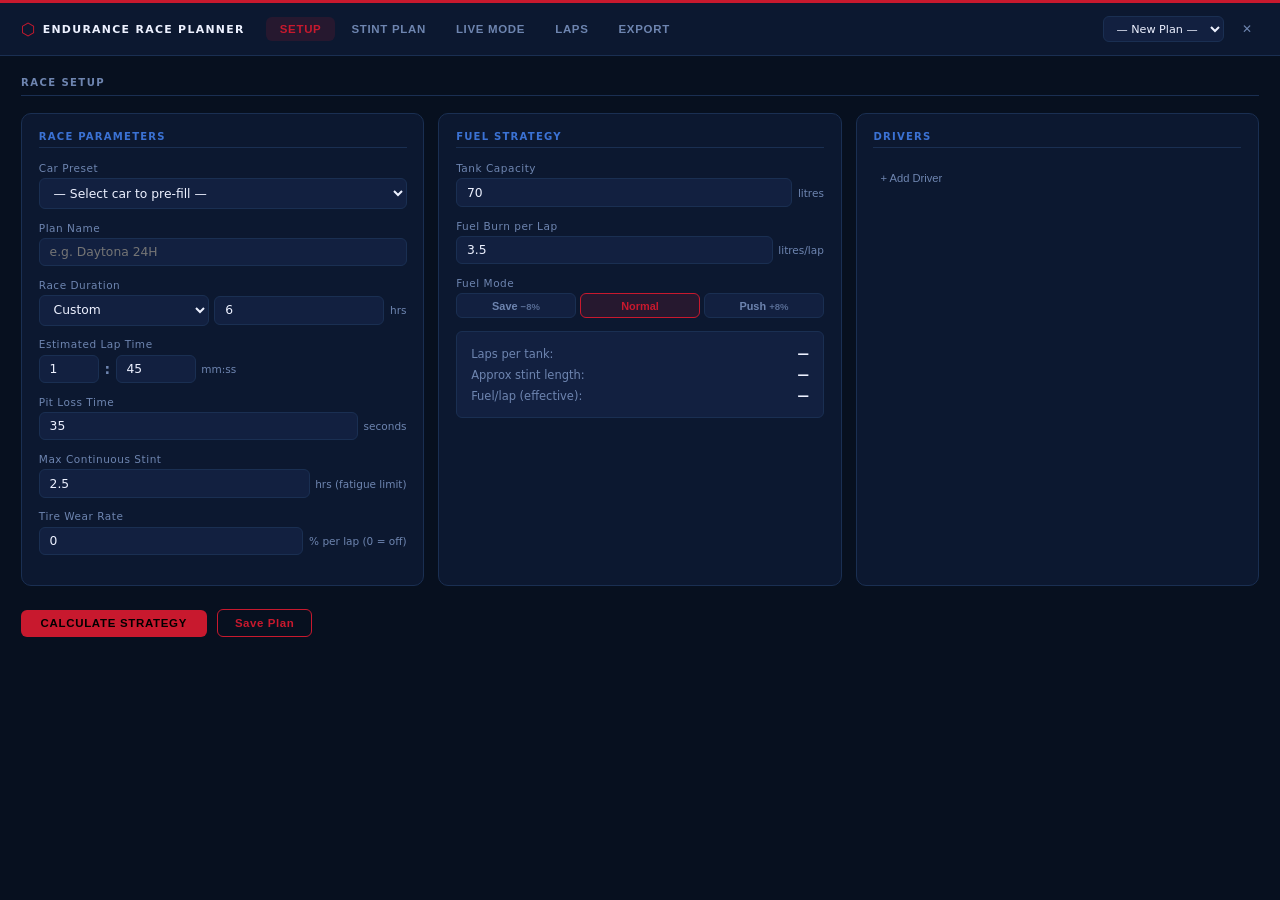
==== templates/index.html @ d8fb1c1e "Add fuel delta, pit alerts, car presets, min driver time, and pit wall mode 1. Fuel remaining estima" ====
<!DOCTYPE html>
<html lang="en">
<head>
  <meta charset="UTF-8" />
  <meta name="viewport" content="width=device-width, initial-scale=1.0" />
  <title>Endurance Race Planner</title>
  <link rel="icon" type="image/x-icon" href="/static/favicon.ico" />
  <link rel="stylesheet" href="/static/style.css" />
</head>
<body>
  <header>
    <div class="header-inner">
      <div class="logo">
        <span class="logo-icon">⬡</span>
        <span class="logo-text">ENDURANCE RACE PLANNER</span>
      </div>
      <nav class="tab-nav" id="mainNav">
        <button class="tab-btn active" data-tab="setup">Setup</button>
        <button class="tab-btn" data-tab="stint">Stint Plan</button>
        <button class="tab-btn" data-tab="live">Live Mode</button>
        <button class="tab-btn" data-tab="laps">Laps</button>
        <button class="tab-btn" data-tab="export">Export</button>
      </nav>
      <div class="plan-selector">
        <select id="planSelect">
          <option value="">— New Plan —</option>
        </select>
        <span class="plan-id-display"></span>
        <button class="btn-ghost" id="deletePlanBtn" title="Delete plan">✕</button>
      </div>
    </div>
  </header>

  <main>

    <!-- ======= SETUP TAB ======= -->
    <section id="tab-setup" class="tab-section active">
      <h2 class="section-title">Race Setup</h2>
      <form id="setupForm" class="card-grid">

        <div class="card">
          <h3>Race Parameters</h3>
          <div class="form-group">
            <label>Car Preset</label>
            <select id="carPreset">
              <option value="">— Select car to pre-fill —</option>
              <optgroup label="GTP">
                <option value="gtp_porsche">Porsche 963</option>
                <option value="gtp_bmw">BMW M Hybrid V8</option>
                <option value="gtp_cadillac">Cadillac V-Series R</option>
                <option value="gtp_acura">Acura ARX-06</option>
              </optgroup>
              <optgroup label="Prototype">
                <option value="lmp2">LMP2 — Dallara P217</option>
                <option value="lmp3">LMP3 — Ligier JS P320</option>
              </optgroup>
              <optgroup label="GT">
                <option value="gte_ferrari">GTE — Ferrari 488</option>
                <option value="gte_porsche">GTE — Porsche 911 RSR</option>
                <option value="gt3_bmw">GT3 — BMW M4</option>
                <option value="gt3_ferrari">GT3 — Ferrari 296</option>
                <option value="gt3_porsche">GT3 — Porsche 911 GT3 R</option>
                <option value="gt3_lambo">GT3 — Lamborghini Huracán</option>
                <option value="gt3_mclaren">GT3 — McLaren 720S</option>
                <option value="gt3_mercedes">GT3 — Mercedes-AMG</option>
                <option value="gt4">GT4 — Generic</option>
              </optgroup>
              <optgroup label="Other">
                <option value="mx5">Mazda MX-5 Cup</option>
                <option value="ir18">Dallara IR18 (IndyCar)</option>
              </optgroup>
            </select>
          </div>
          <div class="form-group">
            <label>Plan Name</label>
            <input type="text" id="planName" placeholder="e.g. Daytona 24H" />
          </div>
          <div class="form-group">
            <label>Race Duration</label>
            <div class="input-row">
              <select id="raceDurationPreset">
                <option value="">Custom</option>
                <option value="2.4">2.4 Hours</option>
                <option value="6">6 Hours</option>
                <option value="12">12 Hours</option>
                <option value="24">24 Hours</option>
              </select>
              <input type="number" id="raceDuration" step="0.1" min="0.5" max="25" value="6" />
              <span class="unit">hrs</span>
            </div>
          </div>
          <div class="form-group">
            <label>Estimated Lap Time</label>
            <div class="input-row">
              <input type="number" id="lapTimeMin" min="0" max="59" value="1" class="w60" placeholder="mm" />
              <span class="sep">:</span>
              <input type="number" id="lapTimeSec" min="0" max="59" value="45" step="0.1" class="w80" placeholder="ss.t" />
              <span class="unit">mm:ss</span>
            </div>
          </div>
          <div class="form-group">
            <label>Pit Loss Time</label>
            <div class="input-row">
              <input type="number" id="pitLoss" value="35" min="0" max="300" />
              <span class="unit">seconds</span>
            </div>
          </div>
          <div class="form-group">
            <label>Max Continuous Stint</label>
            <div class="input-row">
              <input type="number" id="maxContinuousHrs" step="0.25" min="0.5" max="6" value="2.5" />
              <span class="unit">hrs (fatigue limit)</span>
            </div>
          </div>
          <div class="form-group">
            <label>Tire Wear Rate</label>
            <div class="input-row">
              <input type="number" id="tireWearRate" step="0.1" min="0" max="20" value="0" />
              <span class="unit">% per lap (0 = off)</span>
            </div>
          </div>
        </div>

        <div class="card">
          <h3>Fuel Strategy</h3>
          <div class="form-group">
            <label>Tank Capacity</label>
            <div class="input-row">
              <input type="number" id="fuelCapacity" step="0.1" min="1" max="200" value="70" />
              <span class="unit">litres</span>
            </div>
          </div>
          <div class="form-group">
            <label>Fuel Burn per Lap</label>
            <div class="input-row">
              <input type="number" id="fuelPerLap" step="0.01" min="0.1" max="50" value="3.5" />
              <span class="unit">litres/lap</span>
            </div>
          </div>
          <div class="form-group">
            <label>Fuel Mode</label>
            <div class="input-row mode-btns">
              <button type="button" class="mode-btn" data-mode="save">Save <span class="mode-tag">−8%</span></button>
              <button type="button" class="mode-btn active" data-mode="normal">Normal</button>
              <button type="button" class="mode-btn" data-mode="push">Push <span class="mode-tag">+8%</span></button>
            </div>
          </div>
          <div class="fuel-preview card-inset" id="fuelPreview">
            <div class="preview-row"><span>Laps per tank:</span><strong id="previewLaps">—</strong></div>
            <div class="preview-row"><span>Approx stint length:</span><strong id="previewStintTime">—</strong></div>
            <div class="preview-row"><span>Fuel/lap (effective):</span><strong id="previewFpl">—</strong></div>
          </div>
        </div>

        <div class="card">
          <h3>Drivers</h3>
          <div id="driverList"></div>
          <button type="button" class="btn-ghost add-driver-btn" id="addDriverBtn">+ Add Driver</button>
        </div>

      </form>

      <div class="action-bar">
        <button class="btn-primary" id="calculateBtn">Calculate Strategy</button>
        <button class="btn-secondary" id="saveSetupBtn">Save Plan</button>
      </div>

      <div id="setupMessages" class="message-area"></div>
    </section>

    <!-- ======= STINT PLAN TAB ======= -->
    <section id="tab-stint" class="tab-section">
      <div class="stint-header">
        <h2 class="section-title">Stint Plan</h2>
        <div id="strategyMeta" class="meta-badges"></div>
      </div>

      <div id="minTimeWarnings" class="min-time-warnings" style="display:none"></div>

      <div id="stintTableWrap">
        <p class="empty-state">Configure your race in Setup, then click "Calculate Strategy".</p>
      </div>

      <div class="timeline-wrap" id="timelineWrap" style="display:none">
        <h3>Driver Rotation Timeline</h3>
        <div id="timeline"></div>
      </div>
    </section>

    <!-- ======= LIVE MODE TAB ======= -->
    <section id="tab-live" class="tab-section">
      <div class="live-mode-header">
        <h2 class="section-title">Live Race Mode</h2>
        <div class="telemetry-hint plan-id-display"></div>
        <button class="btn-ghost pit-wall-btn" id="pitWallBtn" title="Toggle pit wall view">⛶ Pit Wall Mode</button>
      </div>

      <div class="live-grid">
        <div class="card live-status-card" id="liveStatusCard">
          <h3>Current Status</h3>
          <div class="live-lap-input">
            <label>Current Lap</label>
            <div class="input-row">
              <input type="number" id="currentLap" value="1" min="1" />
              <button class="btn-primary" id="updateLapBtn">Update</button>
            </div>
          </div>
          <div id="liveStatus" class="live-status-display">
            <p class="empty-state">Load a plan and enter current lap to get live updates.</p>
          </div>
        </div>

        <div class="card">
          <h3>Stint Progress</h3>
          <div id="liveStintList" class="live-stint-list">
            <p class="empty-state">No stints loaded.</p>
          </div>
        </div>

        <div class="card">
          <h3>Log Event</h3>
          <div class="form-group">
            <label>Lap</label>
            <input type="number" id="eventLap" min="1" />
          </div>
          <div class="form-group">
            <label>Type</label>
            <select id="eventType">
              <option value="pit">Pit Stop</option>
              <option value="fcl">Full Course Lap / Yellow</option>
              <option value="note">Note</option>
            </select>
          </div>
          <div class="form-group">
            <label>Note</label>
            <input type="text" id="eventNote" placeholder="Optional note…" />
          </div>
          <button class="btn-secondary" id="logEventBtn">Log Event</button>
          <div id="eventLog" class="event-log"></div>
        </div>
      </div>
    </section>

    <!-- ======= LAPS TAB ======= -->
    <section id="tab-laps" class="tab-section">
      <h2 class="section-title">Lap Times</h2>

      <div id="lapStatsBar" class="lap-stats-bar"></div>

      <div class="laps-grid">

        <div class="card laps-input-card">
          <h3>Log Lap</h3>
          <div class="form-group">
            <label>Driver</label>
            <select id="lapDriver">
              <option value="">— Select driver —</option>
            </select>
          </div>
          <div class="form-group">
            <label>Lap Number</label>
            <input type="number" id="lapNum" min="1" value="1" />
          </div>
          <div class="form-group">
            <label>Lap Time</label>
            <div class="input-row">
              <input type="number" id="lapMin" min="0" max="59" value="1" class="w60" placeholder="mm" />
              <span class="sep">:</span>
              <input type="number" id="lapSec" min="0" max="59.999" step="0.001" class="w80" placeholder="ss.ttt" />
              <span class="unit">mm:ss</span>
            </div>
          </div>
          <div class="form-group">
            <label>Note <span class="unit">(optional)</span></label>
            <input type="text" id="lapNote" placeholder="traffic, yellow, clean…" />
          </div>
          <button class="btn-primary" id="logLapBtn">Log Lap</button>
          <p class="form-hint">↵ Enter on time field also logs.</p>
        </div>

        <div id="lapTableWrap" class="lap-table-area">
          <p class="empty-state" style="padding:1rem">Load a plan and start logging laps.</p>
        </div>

      </div>
    </section>

    <!-- ======= EXPORT TAB ======= -->
    <section id="tab-export" class="tab-section">
      <h2 class="section-title">Export Strategy</h2>
      <div id="exportContent" class="export-area">
        <p class="empty-state">Load a plan to generate an export.</p>
      </div>
      <div class="action-bar" id="exportActions" style="display:none">
        <button class="btn-primary" onclick="window.print()">Print / Save as PDF</button>
      </div>
    </section>

  </main>

  <!-- Pit Wall Overlay -->
  <div id="pitWallOverlay" class="pit-wall-overlay" style="display:none">
    <button class="pit-wall-close" id="pitWallClose">✕ Exit Pit Wall</button>
    <div class="pit-wall-content">
      <div class="pw-stint-num" id="pwStintNum">—</div>
      <div class="pw-driver"    id="pwDriver">—</div>
      <div class="pw-divider"></div>
      <div class="pw-laps-label">LAPS TO PIT</div>
      <div class="pw-laps"      id="pwLapsToPit">—</div>
      <div class="pw-divider"></div>
      <div class="pw-row">
        <div class="pw-block">
          <div class="pw-block-label">FUEL</div>
          <div class="pw-block-val" id="pwFuel">—</div>
        </div>
        <div class="pw-block">
          <div class="pw-block-label">FUEL LAPS</div>
          <div class="pw-block-val" id="pwFuelLaps">—</div>
        </div>
        <div class="pw-block">
          <div class="pw-block-label">NEXT DRIVER</div>
          <div class="pw-block-val" id="pwNextDriver">—</div>
        </div>
      </div>
      <div class="pw-lap-input">
        <label>Current Lap</label>
        <input type="number" id="pwCurrentLap" min="1" value="1" />
        <button class="btn-primary" id="pwUpdateBtn">Update</button>
      </div>
    </div>
  </div>

  <!-- Driver row template (hidden) -->
  <template id="driverRowTemplate">
    <div class="driver-row">
      <input type="color" class="driver-color" value="#4fc3f7" />
      <input type="text" class="driver-name" placeholder="Driver name" />
      <input type="number" class="driver-maxhrs" step="0.5" min="0.5" max="12" value="2.5" title="Max continuous hours per stint" />
      <span class="unit">max</span>
      <input type="number" class="driver-minhrs" step="0.25" min="0" max="12" value="0" title="Minimum total race hours (series requirement, 0 = no minimum)" />
      <span class="unit">min hrs</span>
      <button type="button" class="btn-ghost remove-driver">✕</button>
    </div>
  </template>

  <script src="/static/app.js"></script>
</body>
</html>
---- static/style.css ----
/* ===== RESET & BASE ===== */
*, *::before, *::after { box-sizing: border-box; margin: 0; padding: 0; }

:root {
  --bg:          #07101f;
  --bg2:         #0c1830;
  --bg3:         #122040;
  --border:      #1a2f52;
  --border-hl:   #243f6e;
  --accent:      #c8192e;   /* red — primary actions */
  --accent2:     #a01020;
  --accent-dim:  rgba(200,25,46,0.14);
  --blue:        #3b72d4;   /* blue — decorative highlights */
  --blue-dim:    rgba(59,114,212,0.14);
  --green:       #3ecf8e;
  --yellow:      #f5c542;
  --red:         #c8192e;
  --text:        #edf1ff;
  --text-dim:    #6e85b0;
  --text-muted:  #243452;
  --radius:      6px;
  --radius-lg:   10px;
  --font:        'Segoe UI', system-ui, sans-serif;
  --font-mono:   'Consolas', 'Courier New', monospace;
}

html, body {
  background: var(--bg);
  color: var(--text);
  font-family: var(--font);
  font-size: 14px;
  min-height: 100vh;
}

/* ===== HEADER ===== */
header {
  background: var(--bg2);
  border-top: 3px solid var(--accent);
  border-bottom: 1px solid var(--border);
  position: sticky;
  top: 0;
  z-index: 100;
}

.header-inner {
  display: flex;
  align-items: center;
  gap: 1.5rem;
  padding: 0 1.5rem;
  height: 52px;
  max-width: 1400px;
  margin: 0 auto;
}

.logo {
  display: flex;
  align-items: center;
  gap: 0.5rem;
  white-space: nowrap;
}
.logo-icon { font-size: 1.2rem; color: var(--accent); }
.logo-text  { font-size: 0.78rem; font-weight: 700; letter-spacing: 0.12em; color: var(--text); }

.tab-nav {
  display: flex;
  gap: 2px;
  flex: 1;
}

.tab-btn {
  background: none;
  border: none;
  color: var(--text-dim);
  padding: 0.4rem 1rem;
  cursor: pointer;
  font-size: 0.82rem;
  font-weight: 600;
  letter-spacing: 0.06em;
  border-radius: var(--radius);
  transition: color 0.15s, background 0.15s;
  text-transform: uppercase;
}
.tab-btn:hover  { color: var(--text); background: var(--bg3); }
.tab-btn.active { color: var(--accent); background: var(--accent-dim); }

.plan-selector {
  display: flex;
  align-items: center;
  gap: 0.4rem;
  white-space: nowrap;
}
.plan-selector select {
  background: var(--bg3);
  border: 1px solid var(--border);
  color: var(--text);
  padding: 0.3rem 0.6rem;
  border-radius: var(--radius);
  font-size: 0.8rem;
  max-width: 180px;
}
.plan-id-badge {
  font-size: 0.72rem;
  font-family: var(--font-mono);
  background: var(--blue-dim);
  color: #7ab3f5;
  border: 1px solid var(--blue);
  border-radius: var(--radius);
  padding: 0.15rem 0.5rem;
  white-space: nowrap;
  cursor: default;
}
.live-mode-header {
  display: flex;
  align-items: baseline;
  gap: 1rem;
  margin-bottom: 1.25rem;
}
.live-mode-header .section-title { margin-bottom: 0; }
.telemetry-hint .plan-id-badge {
  font-size: 0.8rem;
  padding: 0.2rem 0.65rem;
}

/* ===== MAIN ===== */
main {
  max-width: 1400px;
  margin: 0 auto;
  padding: 1.5rem;
}

.tab-section { display: none; }
.tab-section.active { display: block; }

.section-title {
  font-size: 0.72rem;
  font-weight: 700;
  letter-spacing: 0.14em;
  text-transform: uppercase;
  color: var(--text-dim);
  margin-bottom: 1.2rem;
  padding-bottom: 0.5rem;
  border-bottom: 1px solid var(--border);
}

/* ===== CARDS ===== */
.card-grid {
  display: grid;
  grid-template-columns: repeat(auto-fit, minmax(300px, 1fr));
  gap: 1rem;
  margin-bottom: 1.2rem;
}

.card {
  background: var(--bg2);
  border: 1px solid var(--border);
  border-radius: var(--radius-lg);
  padding: 1.2rem;
}

.card h3 {
  font-size: 0.72rem;
  letter-spacing: 0.12em;
  text-transform: uppercase;
  color: var(--blue);
  margin-bottom: 1rem;
  padding-bottom: 0.4rem;
  border-bottom: 1px solid var(--border);
}

.card-inset {
  background: var(--bg3);
  border: 1px solid var(--border);
  border-radius: var(--radius);
  padding: 0.8rem 1rem;
  margin-top: 0.8rem;
}

/* ===== FORM ELEMENTS ===== */
.form-group {
  margin-bottom: 0.9rem;
}

.form-group label {
  display: block;
  font-size: 0.75rem;
  color: var(--text-dim);
  margin-bottom: 0.3rem;
  letter-spacing: 0.05em;
}

input[type="text"],
input[type="number"],
select,
textarea {
  background: var(--bg3);
  border: 1px solid var(--border);
  color: var(--text);
  padding: 0.45rem 0.7rem;
  border-radius: var(--radius);
  font-size: 0.88rem;
  font-family: var(--font);
  width: 100%;
  transition: border-color 0.15s;
}
input:focus, select:focus, textarea:focus {
  outline: none;
  border-color: var(--accent);
}
input[type="color"] {
  width: 36px;
  height: 32px;
  padding: 2px;
  border: 1px solid var(--border);
  border-radius: var(--radius);
  background: var(--bg3);
  cursor: pointer;
  flex-shrink: 0;
}

.input-row {
  display: flex;
  align-items: center;
  gap: 0.4rem;
}
.input-row input, .input-row select { flex: 1; }
.input-row .w60 { flex: 0 0 60px; width: 60px; }
.input-row .w80 { flex: 0 0 80px; width: 80px; }
.sep   { color: var(--text-dim); font-weight: bold; }
.unit  { font-size: 0.75rem; color: var(--text-dim); white-space: nowrap; }

/* ===== BUTTONS ===== */
.btn-primary {
  background: var(--accent);
  color: #000;
  border: none;
  padding: 0.55rem 1.4rem;
  border-radius: var(--radius);
  font-size: 0.82rem;
  font-weight: 700;
  letter-spacing: 0.06em;
  cursor: pointer;
  text-transform: uppercase;
  transition: background 0.15s;
}
.btn-primary:hover { background: var(--accent2); }

.btn-secondary {
  background: transparent;
  color: var(--accent);
  border: 1px solid var(--accent);
  padding: 0.5rem 1.2rem;
  border-radius: var(--radius);
  font-size: 0.82rem;
  font-weight: 600;
  cursor: pointer;
  letter-spacing: 0.05em;
  transition: background 0.15s;
}
.btn-secondary:hover { background: var(--accent-dim); }

.btn-ghost {
  background: none;
  border: none;
  color: var(--text-dim);
  cursor: pointer;
  padding: 0.3rem 0.5rem;
  border-radius: var(--radius);
  font-size: 0.85rem;
  transition: color 0.15s, background 0.15s;
}
.btn-ghost:hover { color: var(--text); background: var(--bg3); }

.action-bar {
  display: flex;
  gap: 0.75rem;
  align-items: center;
  padding-top: 0.5rem;
}

/* ===== FUEL MODE BUTTONS ===== */
.mode-btns { gap: 0.3rem; }
.mode-btn {
  flex: 1;
  background: var(--bg3);
  border: 1px solid var(--border);
  color: var(--text-dim);
  padding: 0.4rem 0.5rem;
  border-radius: var(--radius);
  cursor: pointer;
  font-size: 0.78rem;
  font-weight: 600;
  transition: all 0.15s;
}
.mode-btn.active          { border-color: var(--accent); color: var(--accent); background: var(--accent-dim); }
.mode-btn[data-mode="save"].active   { border-color: var(--green); color: var(--green); background: rgba(67,209,158,0.12); }
.mode-btn[data-mode="push"].active   { border-color: var(--red);   color: var(--red);   background: rgba(232,74,95,0.12); }
.mode-tag { font-size: 0.68rem; opacity: 0.75; }

/* ===== FUEL PREVIEW ===== */
.fuel-preview { }
.preview-row {
  display: flex;
  justify-content: space-between;
  align-items: center;
  padding: 0.25rem 0;
  font-size: 0.82rem;
  color: var(--text-dim);
}
.preview-row strong { color: var(--text); font-variant-numeric: tabular-nums; }

/* ===== DRIVERS ===== */
.driver-row {
  display: flex;
  align-items: center;
  gap: 0.5rem;
  margin-bottom: 0.6rem;
}
.driver-row .driver-name    { flex: 1; }
.driver-row .driver-maxhrs  { width: 60px; flex: 0 0 60px; }
.add-driver-btn { margin-top: 0.4rem; font-size: 0.8rem; }

/* ===== MESSAGES ===== */
.message-area { min-height: 1.5rem; margin-top: 0.8rem; }
.msg-success { color: var(--green);  font-size: 0.82rem; }
.msg-error   { color: var(--red);    font-size: 0.82rem; }
.empty-state { color: var(--text-muted); font-size: 0.85rem; padding: 1rem 0; }

/* ===== STRATEGY META BADGES ===== */
.stint-header {
  display: flex;
  align-items: flex-start;
  justify-content: space-between;
  gap: 1rem;
  margin-bottom: 1rem;
}
.meta-badges {
  display: flex;
  flex-wrap: wrap;
  gap: 0.5rem;
  justify-content: flex-end;
}
.badge {
  background: var(--bg3);
  border: 1px solid var(--border);
  border-radius: 20px;
  padding: 0.25rem 0.75rem;
  font-size: 0.75rem;
  color: var(--text-dim);
  white-space: nowrap;
}
.badge strong { color: var(--blue); }

/* ===== STINT TABLE ===== */
.stint-table-wrap { overflow-x: auto; }

table.stint-table {
  width: 100%;
  border-collapse: collapse;
  font-size: 0.84rem;
}

table.stint-table th {
  background: var(--bg3);
  color: var(--text-dim);
  font-size: 0.68rem;
  letter-spacing: 0.1em;
  text-transform: uppercase;
  padding: 0.6rem 0.8rem;
  text-align: left;
  border-bottom: 2px solid var(--border);
}

table.stint-table td {
  padding: 0.65rem 0.8rem;
  border-bottom: 1px solid var(--border);
  vertical-align: middle;
}

table.stint-table tr:hover td { background: var(--bg3); }

table.stint-table tr.last-stint td { opacity: 0.6; }

.driver-dot {
  display: inline-block;
  width: 10px;
  height: 10px;
  border-radius: 50%;
  margin-right: 6px;
  vertical-align: middle;
  flex-shrink: 0;
}
.driver-cell {
  display: flex;
  align-items: center;
  white-space: nowrap;
}
.driver-sel {
  background: transparent;
  border: 1px solid var(--border);
  color: var(--text);
  border-radius: var(--radius);
  padding: 0.2rem 0.4rem;
  font-size: 0.8rem;
  cursor: pointer;
  max-width: 130px;
}
.driver-sel:hover  { border-color: var(--border-hl); }
.driver-sel:focus  { outline: none; border-color: var(--accent); }

.pit-badge {
  display: inline-block;
  background: rgba(245,197,66,0.15);
  border: 1px solid var(--yellow);
  color: var(--yellow);
  font-size: 0.68rem;
  font-weight: 700;
  padding: 0.1rem 0.45rem;
  border-radius: 3px;
  letter-spacing: 0.05em;
}

.no-pit-badge {
  display: inline-block;
  background: rgba(67,209,158,0.1);
  border: 1px solid var(--green);
  color: var(--green);
  font-size: 0.68rem;
  font-weight: 700;
  padding: 0.1rem 0.45rem;
  border-radius: 3px;
}

.fuel-bar-cell { width: 120px; }
.fuel-bar {
  background: var(--bg3);
  border-radius: 3px;
  height: 8px;
  overflow: hidden;
}
.fuel-bar-fill {
  height: 100%;
  background: var(--blue);
  border-radius: 3px;
  transition: width 0.3s;
}

/* ===== TIRE CELL (stint table) ===== */
.tire-cell { min-width: 148px; }
.tire-inputs {
  display: flex;
  align-items: center;
  gap: 3px;
}
.tire-inputs select,
.tire-inputs input {
  padding: 0.18rem 0.28rem;
  font-size: 0.73rem;
  width: auto;
  min-width: 0;
}
.tire-inputs select    { width: 58px; }
.tire-inputs .tire-set-inp { width: 40px; }
.tire-inputs .tire-age-inp { width: 40px; }

/* ===== TIRE BADGES ===== */
.tire-badge {
  display: inline-flex;
  align-items: center;
  gap: 3px;
  font-size: 0.65rem;
  font-weight: 700;
  padding: 0.1rem 0.35rem;
  border-radius: 3px;
  letter-spacing: 0.04em;
  white-space: nowrap;
  flex-shrink: 0;
}
.tire-set-lbl { font-weight: 400; opacity: 0.85; }
.tire-badge-s { background: rgba(200,25,46,0.18);   color: #f77;    border: 1px solid #c8192e; }
.tire-badge-m { background: rgba(245,197,66,0.18);  color: #f5c542; border: 1px solid #f5c542; }
.tire-badge-h { background: rgba(237,241,255,0.14); color: #c8d6f0; border: 1px solid #6e85b0; }
.tire-badge-i { background: rgba(62,207,142,0.18);  color: #3ecf8e; border: 1px solid #3ecf8e; }
.tire-badge-w { background: rgba(59,114,212,0.18);  color: #6b9fe4; border: 1px solid #3b72d4; }

/* ===== WEAR CELL (stint table) ===== */
.wear-cell { white-space: nowrap; }
.wear-label {
  font-size: 0.65rem;
  color: var(--text-muted);
  letter-spacing: 0.04em;
  margin-left: 1px;
}
.actual-wear-tag {
  display: block;
  font-size: 0.65rem;
  color: var(--text-dim);
  margin-top: 1px;
}

/* ===== TIRE PROMPT (live mode) ===== */
.tire-prompt {
  display: flex;
  flex-wrap: wrap;
  align-items: center;
  gap: 0.35rem;
  padding: 0.55rem 0.75rem;
  background: rgba(59,114,212,0.1);
  border: 1px solid var(--blue);
  border-radius: var(--radius);
  margin-top: 0.3rem;
  font-size: 0.78rem;
}
.tp-label { color: var(--text-dim); font-size: 0.72rem; white-space: nowrap; }
.tp-unit  { font-size: 0.72rem; color: var(--text-dim); }
.tp-row {
  display: flex;
  align-items: center;
  gap: 0.35rem;
  width: 100%;
  flex-wrap: wrap;
}
.tp-actions { margin-top: 0.2rem; }
.tire-prompt select,
.tire-prompt input {
  padding: 0.2rem 0.3rem;
  font-size: 0.75rem;
  width: auto;
  min-width: 0;
}
.tire-prompt select   { width: 60px; }
.tire-prompt .tp-set  { width: 42px; }
.tire-prompt .tp-age  { width: 54px; }
.tire-prompt .tp-wear { width: 52px; }
.tire-prompt .tp-confirm { padding: 0.25rem 0.6rem; font-size: 0.72rem; }
.tire-prompt .tp-skip    { padding: 0.2rem  0.4rem; font-size: 0.72rem; }

/* ===== TIMELINE ===== */
.timeline-wrap {
  margin-top: 1.5rem;
}
.timeline-wrap h3 {
  font-size: 0.72rem;
  letter-spacing: 0.12em;
  text-transform: uppercase;
  color: var(--text-dim);
  margin-bottom: 0.8rem;
}
#timeline {
  display: flex;
  flex-direction: column;
  gap: 0.5rem;
}
.timeline-driver-row {
  display: flex;
  align-items: center;
  gap: 0.75rem;
}
.timeline-label {
  width: 110px;
  flex-shrink: 0;
  font-size: 0.78rem;
  color: var(--text-dim);
  text-align: right;
  overflow: hidden;
  text-overflow: ellipsis;
  white-space: nowrap;
}
.timeline-track {
  flex: 1;
  height: 28px;
  background: var(--bg3);
  border-radius: 4px;
  position: relative;
  overflow: hidden;
}
.timeline-seg {
  position: absolute;
  top: 2px;
  height: calc(100% - 4px);
  border-radius: 3px;
  display: flex;
  align-items: center;
  justify-content: center;
  font-size: 0.66rem;
  font-weight: 700;
  color: rgba(0,0,0,0.8);
  overflow: hidden;
  white-space: nowrap;
  cursor: default;
}

/* ===== LIVE MODE ===== */
.live-grid {
  display: grid;
  grid-template-columns: repeat(auto-fit, minmax(280px, 1fr));
  gap: 1rem;
}

.live-lap-input {
  margin-bottom: 1rem;
}
.live-lap-input .input-row input { width: 80px; flex: 0 0 80px; }

.live-status-display { margin-top: 0.8rem; }

.live-status-block {
  background: var(--bg3);
  border: 1px solid var(--border);
  border-radius: var(--radius);
  padding: 1rem;
}
.live-status-block.alert-pit {
  border-color: var(--yellow);
  background: rgba(245,197,66,0.06);
}
.live-status-block.alert-critical {
  border-color: var(--red);
  background: rgba(232,74,95,0.08);
  animation: pulse-border 1s infinite;
}
@keyframes pulse-border {
  0%, 100% { border-color: var(--red); }
  50%       { border-color: rgba(232,74,95,0.3); }
}

.live-stat-row {
  display: flex;
  justify-content: space-between;
  padding: 0.3rem 0;
  font-size: 0.85rem;
  border-bottom: 1px solid var(--border);
}
.live-stat-row:last-child { border-bottom: none; }
.live-stat-label { color: var(--text-dim); }
.live-stat-val   { font-weight: 600; font-variant-numeric: tabular-nums; }
.live-stat-val.ok       { color: var(--green); }
.live-stat-val.warning  { color: var(--yellow); }
.live-stat-val.critical { color: var(--red); }

.pit-alert-banner {
  background: var(--yellow);
  color: #000;
  font-weight: 700;
  font-size: 0.82rem;
  text-align: center;
  padding: 0.5rem;
  border-radius: var(--radius);
  margin-top: 0.8rem;
  letter-spacing: 0.05em;
}

.live-stint-list { display: flex; flex-direction: column; gap: 0.4rem; }
.live-stint-item {
  display: flex;
  align-items: center;
  gap: 0.6rem;
  padding: 0.55rem 0.75rem;
  background: var(--bg3);
  border: 1px solid var(--border);
  border-radius: var(--radius);
  font-size: 0.82rem;
  cursor: pointer;
  transition: border-color 0.15s;
}
.live-stint-item:hover          { border-color: var(--border-hl); }
.live-stint-item.is-current     { border-color: var(--blue); background: var(--blue-dim); }
.live-stint-item.is-complete    { opacity: 0.4; }
.live-stint-item .stint-num     { font-size: 0.7rem; color: var(--text-dim); width: 22px; }
.live-stint-item .stint-driver  { flex: 1; font-weight: 600; }
.live-stint-item .stint-laps    { color: var(--text-dim); font-size: 0.78rem; }
.complete-btn {
  background: none;
  border: 1px solid var(--green);
  color: var(--green);
  font-size: 0.7rem;
  padding: 0.15rem 0.4rem;
  border-radius: 3px;
  cursor: pointer;
}
.complete-btn:hover { background: rgba(67,209,158,0.1); }

.event-log { margin-top: 1rem; max-height: 200px; overflow-y: auto; }
.event-item {
  display: flex;
  gap: 0.5rem;
  font-size: 0.78rem;
  padding: 0.3rem 0;
  border-bottom: 1px solid var(--border);
  color: var(--text-dim);
}
.event-item:last-child { border-bottom: none; }
.event-lap  { color: var(--blue); font-weight: 700; min-width: 50px; }
.event-type { color: var(--yellow); min-width: 40px; }

/* ===== LAPS TAB ===== */
.lap-stats-bar {
  display: flex;
  flex-wrap: wrap;
  gap: 0.75rem;
  margin-bottom: 1.2rem;
}

.lap-stat-card {
  background: var(--bg2);
  border: 1px solid var(--border);
  border-radius: var(--radius-lg);
  padding: 0.9rem 1.1rem;
  min-width: 155px;
}

.lap-stat-name {
  display: flex;
  align-items: center;
  gap: 0.4rem;
  font-weight: 700;
  font-size: 0.82rem;
  margin-bottom: 0.6rem;
  padding-bottom: 0.4rem;
  border-bottom: 1px solid var(--border);
}

.lap-stat-row {
  display: flex;
  justify-content: space-between;
  align-items: center;
  padding: 0.2rem 0;
  font-size: 0.8rem;
  color: var(--text-dim);
}
.lap-stat-row strong {
  color: var(--text);
  font-variant-numeric: tabular-nums;
  font-family: var(--font-mono);
}
.text-gold { color: var(--yellow) !important; }

.laps-grid {
  display: grid;
  grid-template-columns: 260px 1fr;
  gap: 1rem;
  align-items: start;
}

.lap-table-area {
  background: var(--bg2);
  border: 1px solid var(--border);
  border-radius: var(--radius-lg);
  overflow: hidden;
}

/* Lap time table rows */
.lap-time-table .lap-num-cell {
  font-variant-numeric: tabular-nums;
  font-weight: 700;
  color: var(--text-dim);
  width: 48px;
}
.lap-time-table .lap-time-cell {
  font-family: var(--font-mono);
  font-variant-numeric: tabular-nums;
  font-weight: 600;
  white-space: nowrap;
}
.lap-time-table .note-cell {
  font-size: 0.75rem;
  color: var(--text-dim);
  max-width: 140px;
  white-space: nowrap;
  overflow: hidden;
  text-overflow: ellipsis;
}

/* Best lap row — gold */
.row-overall-best td { background: rgba(245,197,66,0.07) !important; }
.row-overall-best .lap-time-cell { color: var(--yellow); }

/* Personal best row — subtle green */
.row-pb td { background: rgba(62,207,142,0.05) !important; }

/* PB badge inline with time */
.pb-tag {
  display: inline-block;
  font-size: 0.58rem;
  font-weight: 700;
  background: rgba(62,207,142,0.15);
  border: 1px solid var(--green);
  color: var(--green);
  padding: 0 0.22rem;
  border-radius: 2px;
  margin-left: 4px;
  vertical-align: middle;
  letter-spacing: 0.05em;
}

/* Delta column colours */
.delta-best  { color: var(--yellow); font-weight: 700; font-family: var(--font-mono); letter-spacing: 0.05em; }
.delta-close { color: var(--green);  font-family: var(--font-mono); font-variant-numeric: tabular-nums; }
.delta-mid   { color: var(--text-dim); font-family: var(--font-mono); font-variant-numeric: tabular-nums; }
.delta-far   { color: var(--text-muted); font-family: var(--font-mono); font-variant-numeric: tabular-nums; }

.delete-lap-btn { font-size: 0.7rem; padding: 0.1rem 0.3rem; }
.delete-lap-btn:hover { color: var(--red) !important; }

.form-hint {
  font-size: 0.72rem;
  color: var(--text-muted);
  margin-top: 0.6rem;
}

@media (max-width: 900px) {
  .laps-grid { grid-template-columns: 1fr; }
}

/* ===== EXPORT ===== */
.export-area {
  background: var(--bg2);
  border: 1px solid var(--border);
  border-radius: var(--radius-lg);
  padding: 2rem;
}

.export-header {
  text-align: center;
  margin-bottom: 2rem;
  padding-bottom: 1rem;
  border-bottom: 2px solid var(--border);
}
.export-header h1 { font-size: 1.4rem; margin-bottom: 0.3rem; }
.export-header p  { color: var(--text-dim); font-size: 0.85rem; }

.export-meta-grid {
  display: grid;
  grid-template-columns: repeat(auto-fit, minmax(150px, 1fr));
  gap: 1rem;
  margin-bottom: 2rem;
}
.export-meta-cell {
  background: var(--bg3);
  border: 1px solid var(--border);
  border-radius: var(--radius);
  padding: 0.8rem;
  text-align: center;
}
.export-meta-cell .val { font-size: 1.4rem; font-weight: 700; color: var(--blue); display: block; }
.export-meta-cell .lbl { font-size: 0.7rem; color: var(--text-dim); letter-spacing: 0.08em; text-transform: uppercase; }

.export-section-title {
  font-size: 0.72rem;
  letter-spacing: 0.12em;
  text-transform: uppercase;
  color: var(--text-dim);
  margin: 1.5rem 0 0.75rem;
  padding-bottom: 0.4rem;
  border-bottom: 1px solid var(--border);
}

/* ===== SCROLLBAR ===== */
::-webkit-scrollbar { width: 6px; height: 6px; }
::-webkit-scrollbar-track { background: var(--bg2); }
::-webkit-scrollbar-thumb { background: var(--border-hl); border-radius: 3px; }
::-webkit-scrollbar-thumb:hover { background: var(--text-muted); }

/* ===== PRINT ===== */
@media print {
  header, .action-bar, #exportActions, .tab-nav, .plan-selector { display: none !important; }
  body { background: #fff; color: #000; }
  .export-area { border: none; padding: 0; background: #fff; }
  .tab-section { display: none !important; }
  #tab-export   { display: block !important; }
  :root {
    --bg: #fff; --bg2: #fff; --bg3: #f5f5f5;
    --text: #111; --text-dim: #555; --border: #ccc;
    --accent: #0073a8;
  }
  table.stint-table td, table.stint-table th { padding: 4px 8px; }
}

@media (max-width: 700px) {
  .header-inner { flex-wrap: wrap; height: auto; padding: 0.6rem 1rem; gap: 0.5rem; }
  .tab-nav { order: 3; width: 100%; overflow-x: auto; }
  main { padding: 1rem; }
  .stint-header { flex-direction: column; }
  .meta-badges { justify-content: flex-start; }
}

/* ===== PIT WALL MODE ===== */
.pit-wall-overlay {
  position: fixed;
  inset: 0;
  z-index: 500;
  background: #000;
  display: none;
  flex-direction: column;
  align-items: center;
  justify-content: center;
  padding: 1.5rem;
}
.pit-wall-close {
  position: absolute;
  top: 1rem;
  right: 1.5rem;
  background: rgba(255,255,255,0.08);
  color: #aaa;
  border: 1px solid #333;
  border-radius: var(--radius);
  padding: 0.4rem 0.9rem;
  font-size: 0.85rem;
  cursor: pointer;
}
.pit-wall-close:hover { background: rgba(255,255,255,0.15); color: #fff; }
.pit-wall-content {
  width: 100%;
  max-width: 800px;
  text-align: center;
}
.pw-stint-num {
  font-size: 1.1rem;
  letter-spacing: 0.2em;
  color: var(--text-dim);
  text-transform: uppercase;
  margin-bottom: 0.25rem;
}
.pw-driver {
  font-size: clamp(2.5rem, 8vw, 5rem);
  font-weight: 800;
  color: #fff;
  letter-spacing: 0.04em;
  line-height: 1.1;
}
.pw-divider {
  height: 1px;
  background: #222;
  margin: 1.25rem 0;
}
.pw-laps-label {
  font-size: 0.8rem;
  letter-spacing: 0.25em;
  color: var(--text-dim);
  text-transform: uppercase;
  margin-bottom: 0.1rem;
}
.pw-laps {
  font-size: clamp(5rem, 20vw, 14rem);
  font-weight: 900;
  line-height: 1;
  font-variant-numeric: tabular-nums;
  transition: color 0.3s;
}
.pw-laps-ok       { color: var(--green); }
.pw-laps-warn     { color: var(--yellow); }
.pw-laps-critical { color: var(--red); animation: pit-pulse 0.8s ease-in-out infinite alternate; }
.pw-row {
  display: flex;
  justify-content: center;
  gap: 2rem;
  margin-top: 0.5rem;
}
.pw-block { text-align: center; }
.pw-block-label {
  font-size: 0.72rem;
  letter-spacing: 0.2em;
  color: var(--text-dim);
  text-transform: uppercase;
  margin-bottom: 0.2rem;
}
.pw-block-val {
  font-size: clamp(1.4rem, 4vw, 2.2rem);
  font-weight: 700;
  color: #fff;
}
.pw-lap-input {
  display: flex;
  align-items: center;
  justify-content: center;
  gap: 0.75rem;
  margin-top: 1.75rem;
  font-size: 0.85rem;
  color: var(--text-dim);
}
.pw-lap-input input {
  width: 70px;
  background: #111;
  border: 1px solid #333;
  color: #fff;
  padding: 0.35rem 0.6rem;
  border-radius: var(--radius);
  font-size: 1rem;
  text-align: center;
}

/* ===== PIT ALERTS ===== */
@keyframes pit-pulse {
  from { opacity: 1; }
  to   { opacity: 0.5; }
}
.pit-alert-pulse {
  animation: pit-pulse 0.7s ease-in-out infinite alternate;
}
.pit-alert-now {
  background: var(--red) !important;
  color: #fff !important;
  animation: pit-pulse 0.4s ease-in-out infinite alternate;
}

/* ===== FUEL MINI BAR (live status) ===== */
.live-stat-divider {
  height: 1px;
  background: var(--border);
  margin: 0.5rem 0;
}
.fuel-mini-bar {
  height: 6px;
  background: var(--bg3);
  border-radius: 3px;
  overflow: hidden;
  margin: 0.3rem 0.75rem 0.5rem;
}
.fuel-mini-fill {
  height: 100%;
  border-radius: 3px;
  transition: width 0.4s ease;
}

/* ===== DRIVER MIN TIME WARNINGS ===== */
.min-time-warnings {
  display: flex;
  flex-wrap: wrap;
  gap: 0.6rem;
  margin-bottom: 1rem;
}
.min-time-warn {
  display: flex;
  align-items: center;
  gap: 0.5rem;
  background: rgba(245, 197, 66, 0.1);
  border: 1px solid var(--yellow);
  border-radius: var(--radius);
  padding: 0.45rem 0.75rem;
  font-size: 0.82rem;
  color: var(--yellow);
}

/* ===== PIT WALL BUTTON ===== */
.pit-wall-btn {
  margin-left: auto;
  font-size: 0.8rem;
  white-space: nowrap;
}

/* ===== MOBILE LIVE MODE ===== */
@media (max-width: 700px) {
  .live-grid {
    grid-template-columns: 1fr !important;
  }
  .live-mode-header {
    flex-wrap: wrap;
    gap: 0.5rem;
  }
  .pit-wall-btn { margin-left: 0; }
  .pw-row { flex-direction: column; gap: 1rem; }
  .driver-row {
    flex-wrap: wrap;
    gap: 0.4rem;
  }
}
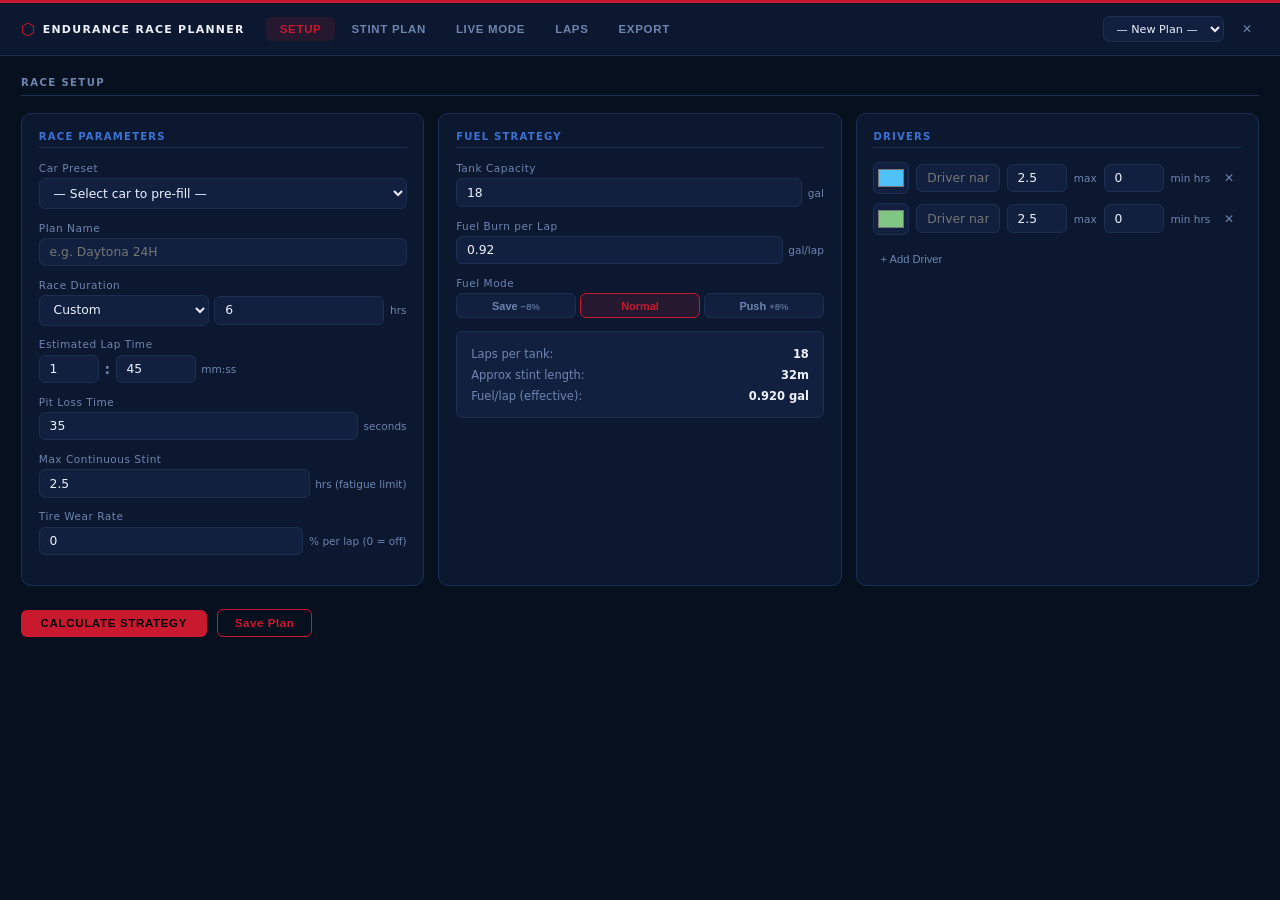
==== commit 0fac2a20: "Convert fuel units from metric (litres) to imperial (gallons)" ====
--- a/templates/index.html
+++ b/templates/index.html
@@ -126,15 +126,15 @@
           <div class="form-group">
             <label>Tank Capacity</label>
             <div class="input-row">
-              <input type="number" id="fuelCapacity" step="0.1" min="1" max="200" value="70" />
-              <span class="unit">litres</span>
+              <input type="number" id="fuelCapacity" step="0.1" min="0.5" max="55" value="18" />
+              <span class="unit">gal</span>
             </div>
           </div>
           <div class="form-group">
             <label>Fuel Burn per Lap</label>
             <div class="input-row">
-              <input type="number" id="fuelPerLap" step="0.01" min="0.1" max="50" value="3.5" />
-              <span class="unit">litres/lap</span>
+              <input type="number" id="fuelPerLap" step="0.01" min="0.01" max="15" value="0.92" />
+              <span class="unit">gal/lap</span>
             </div>
           </div>
           <div class="form-group">
--- a/static/style.css
+++ b/static/style.css
@@ -315,8 +315,9 @@
   gap: 0.5rem;
   margin-bottom: 0.6rem;
 }
-.driver-row .driver-name    { flex: 1; }
+.driver-row .driver-name    { flex: 1; min-width: 80px; }
 .driver-row .driver-maxhrs  { width: 60px; flex: 0 0 60px; }
+.driver-row .driver-minhrs  { width: 60px; flex: 0 0 60px; }
 .add-driver-btn { margin-top: 0.4rem; font-size: 0.8rem; }
 
 /* ===== MESSAGES ===== */
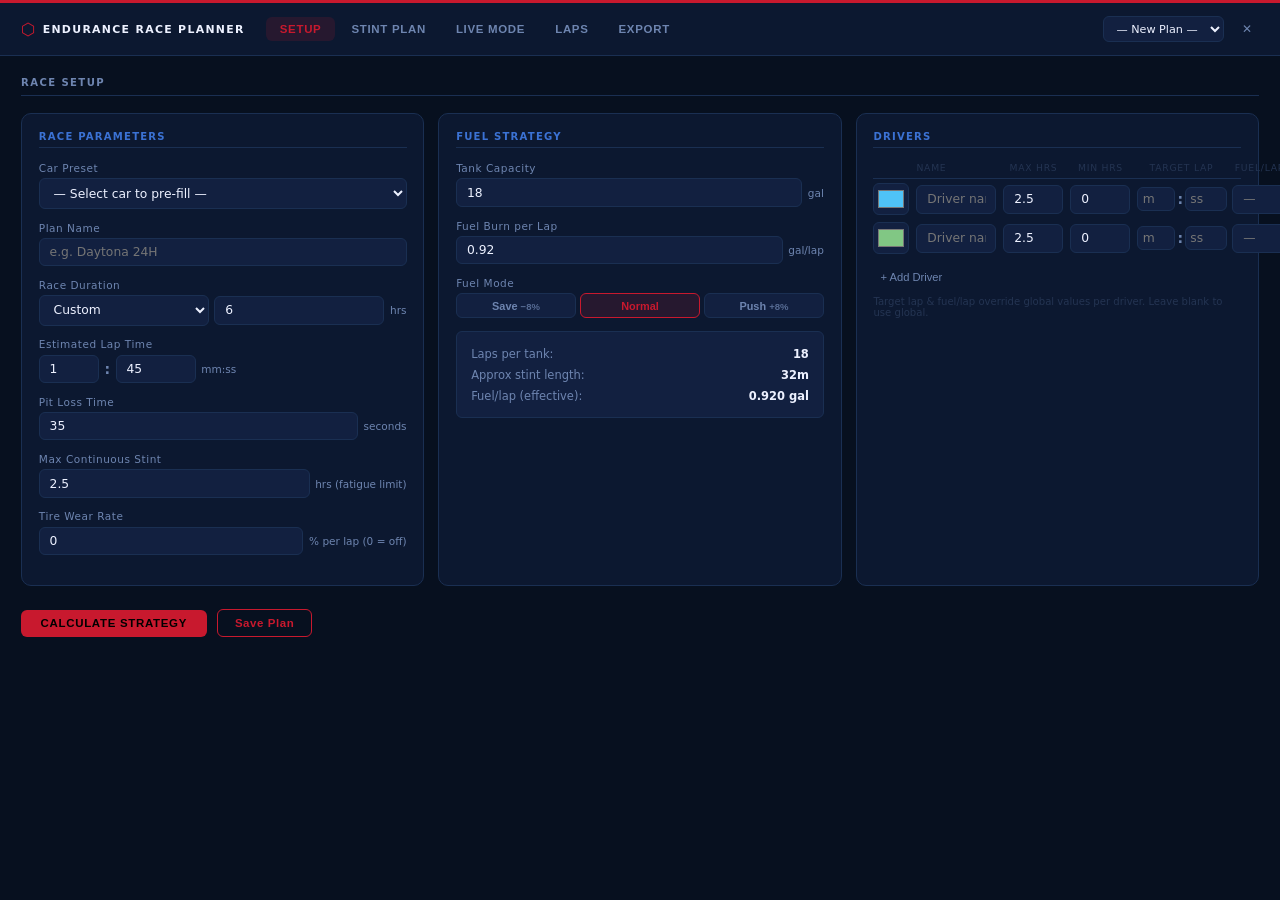
==== commit 95c78207: "Fix Calculate Strategy button and add per-driver lap time and fuel targets - Wrap calculateStrategy," ====
--- a/templates/index.html
+++ b/templates/index.html
@@ -154,8 +154,18 @@
 
         <div class="card">
           <h3>Drivers</h3>
+          <div class="driver-list-header">
+            <span class="dlh-color"></span>
+            <span class="dlh-name">Name</span>
+            <span class="dlh-num">Max hrs</span>
+            <span class="dlh-num">Min hrs</span>
+            <span class="dlh-laptime">Target lap</span>
+            <span class="dlh-fpl">Fuel/lap</span>
+            <span class="dlh-rm"></span>
+          </div>
           <div id="driverList"></div>
           <button type="button" class="btn-ghost add-driver-btn" id="addDriverBtn">+ Add Driver</button>
+          <p class="form-hint">Target lap &amp; fuel/lap override global values per driver. Leave blank to use global.</p>
         </div>
 
       </form>
@@ -336,9 +346,13 @@
       <input type="color" class="driver-color" value="#4fc3f7" />
       <input type="text" class="driver-name" placeholder="Driver name" />
       <input type="number" class="driver-maxhrs" step="0.5" min="0.5" max="12" value="2.5" title="Max continuous hours per stint" />
-      <span class="unit">max</span>
-      <input type="number" class="driver-minhrs" step="0.25" min="0" max="12" value="0" title="Minimum total race hours (series requirement, 0 = no minimum)" />
-      <span class="unit">min hrs</span>
+      <input type="number" class="driver-minhrs" step="0.25" min="0" max="12" value="0" title="Minimum total race hours (0 = no minimum)" />
+      <div class="driver-target-lap">
+        <input type="number" class="driver-target-min" min="0" max="59" placeholder="mm" title="Target lap time — minutes" />
+        <span class="sep">:</span>
+        <input type="number" class="driver-target-sec" min="0" max="59.9" step="0.1" placeholder="ss" title="Target lap time — seconds" />
+      </div>
+      <input type="number" class="driver-target-fpl" min="0.01" max="15" step="0.01" placeholder="—" title="Target fuel per lap (gal) — overrides global" />
       <button type="button" class="btn-ghost remove-driver">✕</button>
     </div>
   </template>
--- a/static/style.css
+++ b/static/style.css
@@ -309,15 +309,47 @@
 .preview-row strong { color: var(--text); font-variant-numeric: tabular-nums; }
 
 /* ===== DRIVERS ===== */
+.driver-list-header {
+  display: flex;
+  align-items: center;
+  gap: 0.5rem;
+  padding: 0 0 0.35rem;
+  margin-bottom: 0.3rem;
+  border-bottom: 1px solid var(--border);
+  font-size: 0.66rem;
+  letter-spacing: 0.08em;
+  text-transform: uppercase;
+  color: var(--text-muted);
+}
+.dlh-color   { width: 36px; flex-shrink: 0; }
+.dlh-name    { flex: 1; min-width: 80px; }
+.dlh-num     { width: 60px; flex-shrink: 0; text-align: center; }
+.dlh-laptime { width: 88px; flex-shrink: 0; text-align: center; }
+.dlh-fpl     { width: 54px; flex-shrink: 0; text-align: center; }
+.dlh-rm      { width: 28px; flex-shrink: 0; }
+
 .driver-row {
   display: flex;
   align-items: center;
   gap: 0.5rem;
-  margin-bottom: 0.6rem;
-}
-.driver-row .driver-name    { flex: 1; min-width: 80px; }
-.driver-row .driver-maxhrs  { width: 60px; flex: 0 0 60px; }
-.driver-row .driver-minhrs  { width: 60px; flex: 0 0 60px; }
+  margin-bottom: 0.5rem;
+}
+.driver-row .driver-name        { flex: 1; min-width: 80px; }
+.driver-row .driver-maxhrs      { width: 60px; flex: 0 0 60px; }
+.driver-row .driver-minhrs      { width: 60px; flex: 0 0 60px; }
+.driver-row .driver-target-fpl  { width: 54px; flex: 0 0 54px; }
+
+.driver-target-lap {
+  display: flex;
+  align-items: center;
+  gap: 2px;
+  flex: 0 0 88px;
+  width: 88px;
+}
+.driver-target-lap .driver-target-min { width: 38px; flex: 0 0 38px; padding: 0.3rem 0.3rem; }
+.driver-target-lap .driver-target-sec { width: 42px; flex: 0 0 42px; padding: 0.3rem 0.3rem; }
+.driver-target-fpl { padding: 0.3rem 0.3rem; }
+
 .add-driver-btn { margin-top: 0.4rem; font-size: 0.8rem; }
 
 /* ===== MESSAGES ===== */
@@ -496,6 +528,14 @@
   font-size: 0.65rem;
   color: var(--text-dim);
   margin-top: 1px;
+}
+
+/* Star tag shown on cells that use a driver's personal target value */
+.driver-target-tag {
+  font-size: 0.6rem;
+  color: var(--yellow);
+  vertical-align: super;
+  margin-left: 2px;
 }
 
 /* ===== TIRE PROMPT (live mode) ===== */
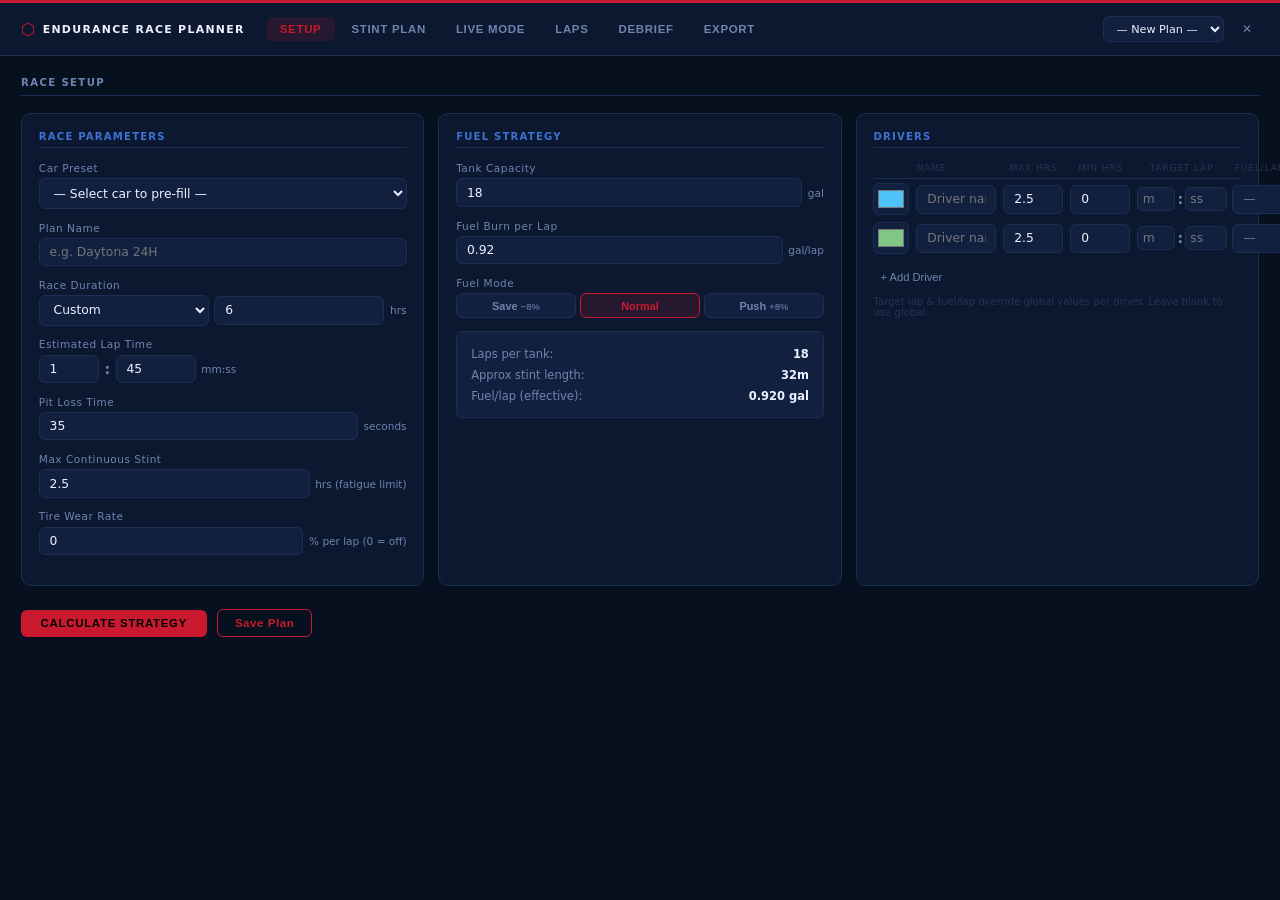
==== commit be8f78d2: "Add live telemetry bridge, auto-restrategize, competitor tracker, undercut/overcut, debrief, and mob" ====
--- a/templates/index.html
+++ b/templates/index.html
@@ -19,6 +19,7 @@
         <button class="tab-btn" data-tab="stint">Stint Plan</button>
         <button class="tab-btn" data-tab="live">Live Mode</button>
         <button class="tab-btn" data-tab="laps">Laps</button>
+        <button class="tab-btn" data-tab="debrief">Debrief</button>
         <button class="tab-btn" data-tab="export">Export</button>
       </nav>
       <div class="plan-selector">
@@ -187,6 +188,18 @@
 
       <div id="minTimeWarnings" class="min-time-warnings" style="display:none"></div>
 
+      <div class="stint-action-bar">
+        <button class="btn-secondary" id="optimizeBtn">⚙ Optimize Rotation</button>
+        <div id="optimizeResult" class="optimize-result" style="display:none"></div>
+      </div>
+
+      <!-- Restrategize banner (shown when actual pace deviates) -->
+      <div id="restrategizeBanner" class="restrategize-banner" style="display:none">
+        <span id="restrategizeMsg"></span>
+        <button class="btn-primary btn-sm" id="restrategizeBtn">Update Strategy</button>
+        <button class="btn-ghost btn-sm" id="restrategizeDismiss">✕</button>
+      </div>
+
       <div id="stintTableWrap">
         <p class="empty-state">Configure your race in Setup, then click "Calculate Strategy".</p>
       </div>
@@ -201,8 +214,13 @@
     <section id="tab-live" class="tab-section">
       <div class="live-mode-header">
         <h2 class="section-title">Live Race Mode</h2>
+        <div class="telemetry-status-wrap">
+          <span class="telemetry-dot" id="telemetryDot"></span>
+          <span class="telemetry-label" id="telemetryLabel">Telemetry: —</span>
+        </div>
         <div class="telemetry-hint plan-id-display"></div>
-        <button class="btn-ghost pit-wall-btn" id="pitWallBtn" title="Toggle pit wall view">⛶ Pit Wall Mode</button>
+        <a class="btn-ghost pit-wall-btn" id="pitWallLinkBtn" href="/pitwall" target="_blank" title="Open full mobile pit wall in new tab">⛶ Mobile Pit Wall ↗</a>
+        <button class="btn-ghost pit-wall-btn" id="pitWallBtn" title="Toggle overlay pit wall">⛶ Overlay</button>
       </div>
 
       <div class="live-grid">
@@ -225,6 +243,64 @@
           <div id="liveStintList" class="live-stint-list">
             <p class="empty-state">No stints loaded.</p>
           </div>
+        </div>
+
+        <div class="card competitor-card">
+          <div class="competitor-header">
+            <h3>Competitor Tracker</h3>
+            <button class="btn-ghost btn-sm" id="addCompetitorBtn">+ Add</button>
+          </div>
+          <div id="competitorList">
+            <p class="empty-state">Track competitor pit windows here.</p>
+          </div>
+          <!-- Undercut / overcut calculator -->
+          <div id="undercutCalc" class="undercut-calc" style="display:none">
+            <div class="undercut-title">Undercut / Overcut vs <span id="undercutCompName">—</span></div>
+            <div class="undercut-inputs">
+              <div class="form-group">
+                <label>Gap to them</label>
+                <div class="input-row">
+                  <input type="number" id="ucGap" step="0.1" placeholder="s (+ = behind)" />
+                  <span class="unit">s</span>
+                </div>
+              </div>
+              <div class="form-group">
+                <label>Our laps to pit</label>
+                <input type="number" id="ucOurLaps" min="0" value="3" />
+              </div>
+              <div class="form-group">
+                <label>Their laps to pit</label>
+                <input type="number" id="ucCompLaps" min="0" value="3" />
+              </div>
+              <div class="form-group">
+                <label>Their lap time</label>
+                <div class="input-row">
+                  <input type="number" id="ucCompLapTime" step="0.1" placeholder="s (0=same)" />
+                  <span class="unit">s</span>
+                </div>
+              </div>
+            </div>
+            <button class="btn-secondary btn-sm" id="ucCalcBtn">Calculate</button>
+            <div id="ucResult" class="uc-result"></div>
+          </div>
+        </div>
+
+        <div class="card whatif-card">
+          <h3>What-if Calculator</h3>
+          <p class="form-hint" style="margin-bottom:0.75rem">Simulate from any lap without changing the plan.</p>
+          <div class="form-group">
+            <label>From Lap</label>
+            <input type="number" id="whatifLap" min="1" value="1" />
+          </div>
+          <div class="form-group">
+            <label>Fuel Remaining</label>
+            <div class="input-row">
+              <input type="number" id="whatifFuel" min="0" step="0.1" placeholder="gal" />
+              <span class="unit">gal</span>
+            </div>
+          </div>
+          <button class="btn-secondary" id="whatifBtn">Calculate</button>
+          <div id="whatifResult" class="whatif-result"></div>
         </div>
 
         <div class="card">
@@ -261,6 +337,13 @@
 
         <div class="card laps-input-card">
           <h3>Log Lap</h3>
+          <div class="import-bar">
+            <label class="btn-ghost import-label" title="Import laps from CSV file">
+              ↑ Import CSV
+              <input type="file" id="importCsvInput" accept=".csv,.txt" style="display:none" />
+            </label>
+            <span class="import-hint">Columns: Lap, Time (m:ss.ttt), Driver (opt), Note (opt)</span>
+          </div>
           <div class="form-group">
             <label>Driver</label>
             <select id="lapDriver">
@@ -292,6 +375,14 @@
           <p class="empty-state" style="padding:1rem">Load a plan and start logging laps.</p>
         </div>
 
+      </div>
+    </section>
+
+    <!-- ======= DEBRIEF TAB ======= -->
+    <section id="tab-debrief" class="tab-section">
+      <h2 class="section-title">Post-Race Debrief</h2>
+      <div id="debriefContent">
+        <p class="empty-state">Load a completed plan to view debrief.</p>
       </div>
     </section>
 
--- a/static/style.css
+++ b/static/style.css
@@ -1104,3 +1104,341 @@
     gap: 0.4rem;
   }
 }
+
+/* ===== PIT WINDOW SECTION ===== */
+.pit-window-section {
+  margin-top: 0.6rem;
+}
+.pit-window-label {
+  font-size: 0.65rem;
+  letter-spacing: 0.1em;
+  color: var(--text-dim);
+  text-transform: uppercase;
+  margin-bottom: 0.4rem;
+}
+.pit-window-row {
+  display: flex;
+  gap: 0.5rem;
+}
+.pw-win-cell {
+  display: flex;
+  flex-direction: column;
+  align-items: center;
+  flex: 1;
+  padding: 0.4rem 0.5rem;
+  border-radius: var(--radius);
+  background: var(--bg3);
+  border: 1px solid var(--border);
+  gap: 0.1rem;
+}
+.pw-win-cell.pw-active      { border-color: var(--green); background: rgba(62,207,142,0.1); }
+.pw-win-cell.pw-active-red  { border-color: var(--red);   background: rgba(200,25,46,0.12); }
+.pw-win-icon { font-size: 0.75rem; color: var(--text-dim); }
+.pw-win-val  { font-size: 0.9rem; font-weight: 700; color: var(--text); }
+.pw-win-lbl  { font-size: 0.65rem; color: var(--text-dim); }
+.pit-window-status-bar {
+  height: 4px;
+  background: var(--bg3);
+  border-radius: 2px;
+  margin-top: 0.4rem;
+  overflow: hidden;
+}
+.pit-window-fill           { height: 100%; border-radius: 2px; transition: background 0.3s; }
+.pw-fill-green  { background: var(--green); width: 60%; }
+.pw-fill-yellow { background: var(--yellow); width: 85%; }
+.pw-fill-red    { background: var(--red); width: 100%; }
+
+/* ===== ACTUAL FUEL DELTA ===== */
+.actual-fuel-cell { white-space: nowrap; }
+.actual-fuel-val  { font-variant-numeric: tabular-nums; margin-right: 0.3rem; }
+.actual-fuel-delta { font-size: 0.72rem; font-weight: 600; }
+.delta-ok    { color: var(--green); }
+.delta-over  { color: var(--yellow); }
+.delta-under { color: var(--red); }
+.actual-fuel-inp {
+  width: 70px;
+  background: var(--bg3);
+  border: 1px solid var(--border);
+  color: var(--text);
+  border-radius: var(--radius);
+  padding: 0.2rem 0.4rem;
+  font-size: 0.8rem;
+}
+.actual-fuel-inp:focus { outline: none; border-color: var(--accent); }
+
+/* ===== SWAP BUTTONS ===== */
+.swap-cell { text-align: center; white-space: nowrap; }
+.swap-btn {
+  background: none;
+  border: 1px solid var(--border);
+  color: var(--text-dim);
+  border-radius: var(--radius);
+  width: 22px;
+  height: 22px;
+  font-size: 0.75rem;
+  cursor: pointer;
+  padding: 0;
+  line-height: 1;
+  transition: border-color 0.15s, color 0.15s;
+}
+.swap-btn:hover { border-color: var(--accent); color: var(--accent); }
+
+/* ===== STINT ACTION BAR ===== */
+.stint-action-bar {
+  display: flex;
+  align-items: center;
+  gap: 1rem;
+  margin-bottom: 0.75rem;
+  flex-wrap: wrap;
+}
+.optimize-result {
+  font-size: 0.85rem;
+  color: var(--text-dim);
+  flex: 1;
+}
+.optimize-info {
+  display: flex;
+  align-items: center;
+  gap: 0.75rem;
+  flex-wrap: wrap;
+}
+.btn-sm {
+  padding: 0.2rem 0.6rem;
+  font-size: 0.78rem;
+}
+
+/* ===== WHAT-IF CARD ===== */
+.whatif-result {
+  margin-top: 0.75rem;
+}
+.whatif-meta {
+  display: flex;
+  flex-wrap: wrap;
+  gap: 0.5rem 1rem;
+  margin-bottom: 0.5rem;
+  font-size: 0.8rem;
+  color: var(--text-dim);
+}
+.whatif-meta strong { color: var(--text); }
+.whatif-table {
+  width: 100%;
+  border-collapse: collapse;
+  font-size: 0.8rem;
+}
+.whatif-table th {
+  text-align: left;
+  padding: 0.25rem 0.4rem;
+  border-bottom: 1px solid var(--border);
+  color: var(--text-dim);
+  font-weight: 600;
+  font-size: 0.7rem;
+  text-transform: uppercase;
+}
+.whatif-table td {
+  padding: 0.25rem 0.4rem;
+  border-bottom: 1px solid var(--border);
+}
+.whatif-table .last-stint td { color: var(--green); }
+
+/* ===== CSV IMPORT ===== */
+.import-bar {
+  display: flex;
+  align-items: center;
+  gap: 0.6rem;
+  margin-bottom: 0.75rem;
+}
+.import-label {
+  cursor: pointer;
+  padding: 0.25rem 0.6rem;
+  font-size: 0.8rem;
+  white-space: nowrap;
+}
+.import-label:hover { border-color: var(--accent); color: var(--accent); }
+.import-hint {
+  font-size: 0.72rem;
+  color: var(--text-dim);
+}
+
+/* ===== TELEMETRY STATUS ===== */
+.telemetry-status-wrap {
+  display: flex;
+  align-items: center;
+  gap: 0.35rem;
+  margin-right: 0.5rem;
+}
+.telemetry-dot {
+  width: 8px; height: 8px;
+  border-radius: 50%;
+  background: var(--text-muted);
+  flex-shrink: 0;
+}
+.telemetry-dot.live {
+  background: var(--green);
+  animation: tele-pulse 1.5s infinite;
+}
+@keyframes tele-pulse { 0%,100%{opacity:1} 50%{opacity:0.3} }
+.telemetry-label { font-size: 0.72rem; color: var(--text-dim); white-space: nowrap; }
+.telemetry-label.live { color: var(--green); font-weight: 600; }
+
+/* ===== RESTRATEGIZE BANNER ===== */
+.restrategize-banner {
+  display: flex;
+  align-items: center;
+  gap: 0.75rem;
+  background: rgba(245,197,66,0.1);
+  border: 1px solid var(--yellow);
+  border-radius: var(--radius);
+  padding: 0.5rem 0.85rem;
+  margin-bottom: 0.75rem;
+  font-size: 0.85rem;
+  flex-wrap: wrap;
+}
+.restrategize-banner span { flex: 1; color: var(--yellow); }
+
+/* ===== COMPETITOR TRACKER ===== */
+.competitor-card { grid-column: span 1; }
+.competitor-header {
+  display: flex;
+  justify-content: space-between;
+  align-items: center;
+  margin-bottom: 0.5rem;
+}
+.comp-card {
+  background: var(--bg3);
+  border: 1px solid var(--border);
+  border-radius: var(--radius);
+  padding: 0.5rem 0.65rem;
+  margin-bottom: 0.5rem;
+}
+.comp-top {
+  display: flex;
+  align-items: center;
+  gap: 0.5rem;
+  margin-bottom: 0.3rem;
+}
+.comp-num {
+  font-size: 0.75rem;
+  font-weight: 700;
+  color: #fff;
+  padding: 0.15rem 0.4rem;
+  border-radius: 3px;
+  flex-shrink: 0;
+}
+.comp-name       { font-weight: 600; flex: 1; font-size: 0.85rem; }
+.comp-laps-to-pit { font-size: 0.8rem; font-weight: 700; white-space: nowrap; }
+.comp-detail {
+  display: flex;
+  align-items: center;
+  gap: 0.4rem;
+  margin-bottom: 0.3rem;
+  font-size: 0.75rem;
+}
+.comp-detail-label { color: var(--text-dim); white-space: nowrap; }
+.comp-cur-lap, .comp-lpt {
+  width: 60px;
+  background: var(--bg2);
+  border: 1px solid var(--border);
+  color: var(--text);
+  border-radius: 3px;
+  padding: 0.15rem 0.3rem;
+  font-size: 0.78rem;
+  text-align: center;
+}
+.comp-window-bar {
+  height: 4px;
+  background: var(--border);
+  border-radius: 2px;
+  overflow: hidden;
+}
+.comp-window-fill {
+  height: 100%;
+  border-radius: 2px;
+  transition: width 0.4s;
+}
+
+/* ===== UNDERCUT / OVERCUT ===== */
+.undercut-calc {
+  border-top: 1px solid var(--border);
+  margin-top: 0.75rem;
+  padding-top: 0.75rem;
+}
+.undercut-title {
+  font-size: 0.8rem;
+  font-weight: 600;
+  color: var(--text-dim);
+  margin-bottom: 0.5rem;
+  text-transform: uppercase;
+  letter-spacing: 0.05em;
+}
+.undercut-inputs {
+  display: grid;
+  grid-template-columns: 1fr 1fr;
+  gap: 0.4rem;
+  margin-bottom: 0.5rem;
+}
+.undercut-inputs .form-group { margin-bottom: 0; }
+.undercut-inputs label { font-size: 0.72rem; }
+.undercut-inputs input {
+  padding: 0.25rem 0.4rem;
+  font-size: 0.8rem;
+}
+.uc-result { margin-top: 0.5rem; }
+.uc-table {
+  width: 100%;
+  border-collapse: collapse;
+  font-size: 0.8rem;
+}
+.uc-table th {
+  text-align: left;
+  padding: 0.2rem 0.35rem;
+  border-bottom: 1px solid var(--border);
+  font-size: 0.7rem;
+  color: var(--text-dim);
+  text-transform: uppercase;
+}
+.uc-table td { padding: 0.25rem 0.35rem; border-bottom: 1px solid var(--border); }
+.uc-table .uc-win td { color: var(--green); }
+
+/* ===== DEBRIEF TAB ===== */
+.debrief-grid { display: flex; flex-direction: column; gap: 1.5rem; }
+.debrief-section h3 {
+  font-size: 0.9rem;
+  color: var(--text-dim);
+  text-transform: uppercase;
+  letter-spacing: 0.08em;
+  margin-bottom: 0.75rem;
+}
+.debrief-driver-cards {
+  display: flex;
+  flex-wrap: wrap;
+  gap: 0.75rem;
+}
+.debrief-driver-card {
+  background: var(--bg2);
+  border: 1px solid var(--border);
+  border-radius: var(--radius-lg);
+  padding: 0.85rem 1rem;
+  min-width: 200px;
+  flex: 1;
+  max-width: 260px;
+}
+.ddb-header {
+  display: flex;
+  align-items: center;
+  gap: 0.5rem;
+  margin-bottom: 0.6rem;
+}
+.ddb-header strong { flex: 1; }
+.ddb-laps { font-size: 0.72rem; color: var(--text-dim); }
+.ddb-row {
+  display: flex;
+  justify-content: space-between;
+  font-size: 0.82rem;
+  padding: 0.2rem 0;
+  border-top: 1px solid var(--border);
+}
+.ddb-row span { color: var(--text-dim); }
+.cons-excellent { color: var(--green); }
+.cons-good      { color: #7ecbf7; }
+.cons-mod       { color: var(--yellow); }
+.cons-poor      { color: var(--red); }
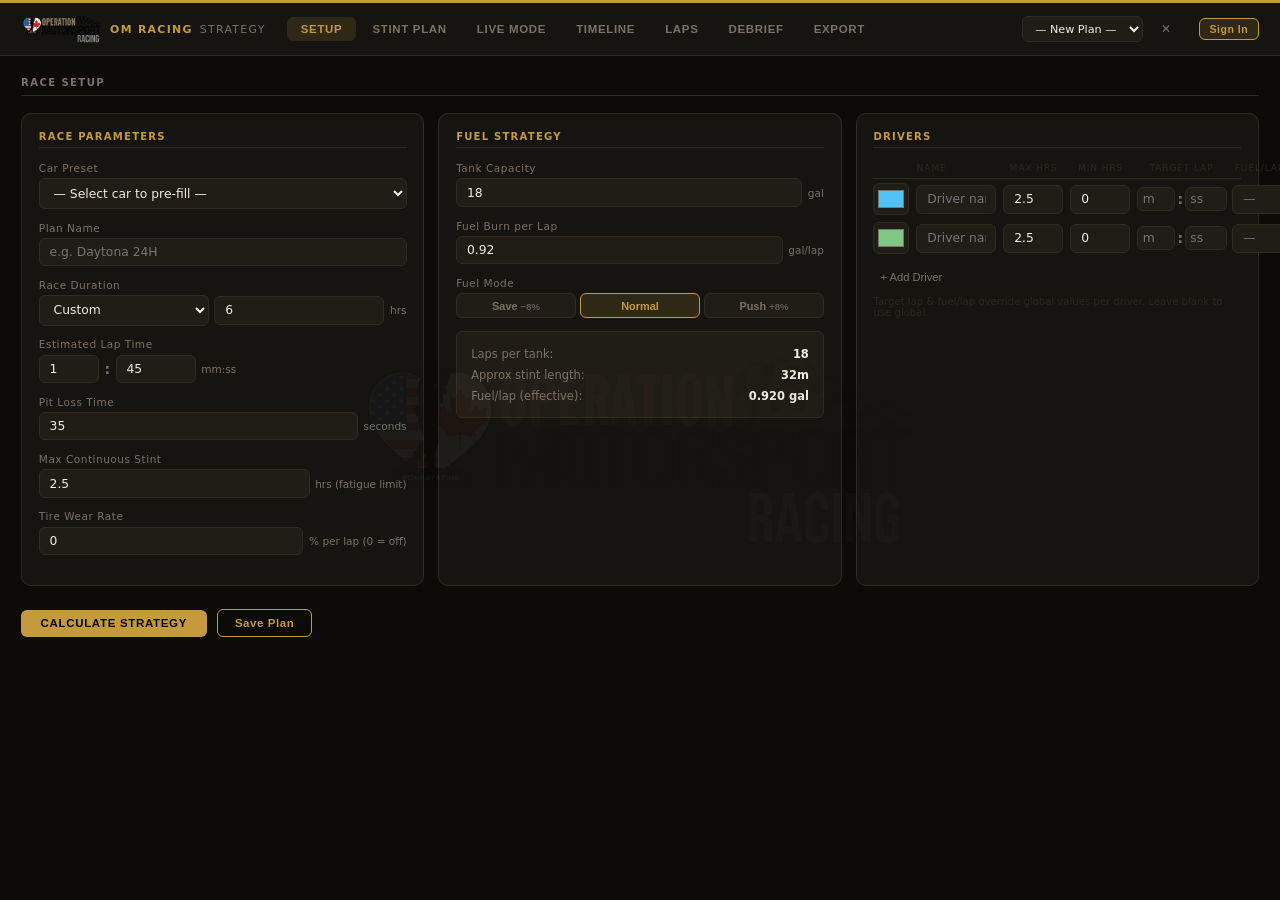
==== commit 3f31b1dd: "feat: OM Racing design + fuel delta, pit stopwatch, timeline, auth, print Design: - OM Racing gold/b" ====
--- a/templates/index.html
+++ b/templates/index.html
@@ -3,7 +3,7 @@
 <head>
   <meta charset="UTF-8" />
   <meta name="viewport" content="width=device-width, initial-scale=1.0" />
-  <title>Endurance Race Planner</title>
+  <title>OM Racing — Endurance Strategy Planner</title>
   <link rel="icon" type="image/x-icon" href="/static/favicon.ico" />
   <link rel="stylesheet" href="/static/style.css" />
 </head>
@@ -11,13 +11,15 @@
   <header>
     <div class="header-inner">
       <div class="logo">
-        <span class="logo-icon">⬡</span>
-        <span class="logo-text">ENDURANCE RACE PLANNER</span>
+        <img src="/static/om-logo.png" alt="OM Racing" style="height:30px;opacity:0.9;" onerror="this.style.display='none'" />
+        <span class="logo-text" style="color:var(--accent);">OM RACING</span>
+        <span class="logo-text" style="color:var(--text-dim);font-weight:400;">STRATEGY</span>
       </div>
       <nav class="tab-nav" id="mainNav">
         <button class="tab-btn active" data-tab="setup">Setup</button>
         <button class="tab-btn" data-tab="stint">Stint Plan</button>
         <button class="tab-btn" data-tab="live">Live Mode</button>
+        <button class="tab-btn" data-tab="timeline">Timeline</button>
         <button class="tab-btn" data-tab="laps">Laps</button>
         <button class="tab-btn" data-tab="debrief">Debrief</button>
         <button class="tab-btn" data-tab="export">Export</button>
@@ -28,6 +30,10 @@
         </select>
         <span class="plan-id-display"></span>
         <button class="btn-ghost" id="deletePlanBtn" title="Delete plan">✕</button>
+      </div>
+      <div class="auth-trigger">
+        <span class="auth-team-badge" id="authTeamBadge" style="display:none"></span>
+        <button class="btn-auth" id="authBtn">Sign In</button>
       </div>
     </div>
   </header>
@@ -397,7 +403,88 @@
       </div>
     </section>
 
+    <!-- ======= TIMELINE TAB ======= -->
+    <section id="tab-timeline" class="tab-section">
+      <div class="timeline-container">
+        <div class="timeline-header-row">
+          <h2 class="section-title" style="margin:0">Race Timeline</h2>
+          <button class="btn-print" onclick="triggerPrint()">&#128438; Print Strategy Sheet</button>
+        </div>
+        <div id="timelineChart">
+          <p class="empty-state">Calculate a strategy first to see the timeline.</p>
+        </div>
+      </div>
+    </section>
+
+    <!-- ======= PRINT TAB (print-only) ======= -->
+    <section id="tab-print" class="tab-section">
+      <div class="print-sheet" id="printSheet">
+        <div class="print-header">
+          <img src="/static/om-logo.png" class="print-logo" alt="OM Racing" onerror="this.style.display='none'" />
+          <div>
+            <div class="print-title" id="printTitle">RACE STRATEGY</div>
+            <div class="print-subtitle" id="printSubtitle"></div>
+          </div>
+          <div style="margin-left:auto;font-size:0.75rem;color:#888" id="printDate"></div>
+        </div>
+        <div class="print-section">
+          <div class="print-section-title">Race Parameters</div>
+          <div class="print-params-grid" id="printParams"></div>
+        </div>
+        <div class="print-section">
+          <div class="print-section-title">Stint Schedule</div>
+          <table class="print-stint-table" id="printStintTable">
+            <thead><tr>
+              <th>#</th><th>Driver</th><th>Laps</th><th>Pit Lap</th>
+              <th>Fuel Load</th><th>Mode</th><th>Tire</th>
+            </tr></thead>
+            <tbody id="printStintBody"></tbody>
+          </table>
+        </div>
+        <div class="print-section" id="printContingencySection">
+          <div class="print-section-title">Contingency Plans</div>
+          <div class="print-contingency-row" id="printContingencies"></div>
+        </div>
+        <div class="print-footer">
+          <span>Operation Motorsport Racing — Endurance Strategy Planner</span>
+          <span id="printFooterPlan"></span>
+        </div>
+      </div>
+    </section>
+
   </main>
+
+  <!-- ======= AUTH MODAL ======= -->
+  <div class="auth-overlay" id="authOverlay">
+    <div class="auth-modal">
+      <h2>&#9671; TEAM ACCESS</h2>
+      <div class="auth-tabs">
+        <button class="auth-tab-btn active" id="authTabLogin" onclick="switchAuthTab('login')">Sign In</button>
+        <button class="auth-tab-btn" id="authTabRegister" onclick="switchAuthTab('register')">Register Team</button>
+      </div>
+      <!-- Login form -->
+      <div id="authFormLogin">
+        <div class="auth-form">
+          <label>Email<input type="email" id="loginEmail" placeholder="you@team.com" /></label>
+          <label>Password<input type="password" id="loginPassword" placeholder="••••••••" /></label>
+          <div class="auth-error" id="loginError"></div>
+          <button class="auth-submit" onclick="doLogin()">SIGN IN</button>
+        </div>
+      </div>
+      <!-- Register form -->
+      <div id="authFormRegister" style="display:none">
+        <div class="auth-form">
+          <label>Team Name<input type="text" id="regTeam" placeholder="e.g. Operation Motorsport" /></label>
+          <label>Your Name<input type="text" id="regName" placeholder="e.g. Richard Davenport" /></label>
+          <label>Email<input type="email" id="regEmail" placeholder="you@team.com" /></label>
+          <label>Password<input type="password" id="regPassword" placeholder="Min 8 characters" /></label>
+          <div class="auth-error" id="registerError"></div>
+          <button class="auth-submit" onclick="doRegister()">CREATE TEAM</button>
+        </div>
+      </div>
+      <button class="btn-ghost" style="width:100%;margin-top:0.75rem;font-size:0.8rem" onclick="closeAuth()">Cancel</button>
+    </div>
+  </div>
 
   <!-- Pit Wall Overlay -->
   <div id="pitWallOverlay" class="pit-wall-overlay" style="display:none">
--- a/static/style.css
+++ b/static/style.css
@@ -2,22 +2,23 @@
 *, *::before, *::after { box-sizing: border-box; margin: 0; padding: 0; }
 
 :root {
-  --bg:          #07101f;
-  --bg2:         #0c1830;
-  --bg3:         #122040;
-  --border:      #1a2f52;
-  --border-hl:   #243f6e;
-  --accent:      #c8192e;   /* red — primary actions */
-  --accent2:     #a01020;
-  --accent-dim:  rgba(200,25,46,0.14);
-  --blue:        #3b72d4;   /* blue — decorative highlights */
-  --blue-dim:    rgba(59,114,212,0.14);
-  --green:       #3ecf8e;
+  /* Operation Motorsport Racing palette */
+  --bg:          #0d0b08;   /* warm near-black */
+  --bg2:         #161410;   /* dark warm background */
+  --bg3:         #201d16;   /* card background */
+  --border:      #2e2b1f;   /* warm dark border */
+  --border-hl:   #3d3826;   /* highlighted border */
+  --accent:      #C49A3C;   /* OM gold */
+  --accent2:     #9B7A2E;   /* darker gold */
+  --accent-dim:  rgba(196,154,60,0.15);
+  --blue:        #C49A3C;   /* repurposed to gold */
+  --blue-dim:    rgba(196,154,60,0.12);
+  --green:       #4CAF74;
   --yellow:      #f5c542;
-  --red:         #c8192e;
-  --text:        #edf1ff;
-  --text-dim:    #6e85b0;
-  --text-muted:  #243452;
+  --red:         #CC2229;   /* OM flag red */
+  --text:        #F0EDE0;   /* warm off-white */
+  --text-dim:    #7a7265;   /* warm muted */
+  --text-muted:  #2a2520;
   --radius:      6px;
   --radius-lg:   10px;
   --font:        'Segoe UI', system-ui, sans-serif;
@@ -30,6 +31,18 @@
   font-family: var(--font);
   font-size: 14px;
   min-height: 100vh;
+}
+
+/* OM Racing logo watermark — drop om-logo.png into static/ to activate */
+body::before {
+  content: '';
+  position: fixed;
+  inset: 0;
+  background: url('/static/om-logo.png') no-repeat center center;
+  background-size: 45%;
+  opacity: 0.035;
+  pointer-events: none;
+  z-index: 0;
 }
 
 /* ===== HEADER ===== */
@@ -1442,3 +1455,178 @@
 .cons-good      { color: #7ecbf7; }
 .cons-mod       { color: var(--yellow); }
 .cons-poor      { color: var(--red); }
+
+/* ===== PITTING BADGE ===== */
+.comp-pitting-badge {
+  font-size: 0.65rem;
+  font-weight: 700;
+  background: var(--red);
+  color: #fff;
+  padding: 0.1rem 0.35rem;
+  border-radius: 3px;
+  letter-spacing: 0.06em;
+  animation: pulse-badge 0.8s infinite;
+}
+@keyframes pulse-badge { 0%,100%{opacity:1} 50%{opacity:0.55} }
+
+/* ===== SESSION IMPORT BANNER ===== */
+.session-import-banner {
+  display: flex;
+  align-items: center;
+  gap: 0.6rem;
+  background: var(--bg3);
+  border: 1px solid var(--accent);
+  border-radius: var(--radius);
+  padding: 0.5rem 0.8rem;
+  margin-bottom: 0.75rem;
+  font-size: 0.82rem;
+}
+.si-text { flex: 1; }
+.si-import-btn { background: var(--accent); color: #fff; border: none; }
+
+/* ===== LIVE ACTION TOOLBAR ===== */
+.live-action-toolbar {
+  display: flex;
+  gap: 0.5rem;
+  margin: 0.5rem 0;
+}
+
+/* ===== LIVE PANELS (fuel emergency, contingencies) ===== */
+.live-panel {
+  background: var(--bg3);
+  border: 1px solid var(--border);
+  border-radius: var(--radius);
+  padding: 0.75rem;
+  margin-bottom: 0.75rem;
+}
+.live-panel-header {
+  display: flex;
+  justify-content: space-between;
+  align-items: center;
+  font-size: 0.72rem;
+  font-weight: 700;
+  letter-spacing: 0.1em;
+  color: var(--text-dim);
+  margin-bottom: 0.5rem;
+}
+.live-panel-rec {
+  font-size: 0.85rem;
+  font-weight: 600;
+  margin-bottom: 0.5rem;
+}
+.fe-scenarios { display: flex; flex-direction: column; gap: 0.3rem; }
+.fe-row {
+  display: flex;
+  align-items: center;
+  gap: 0.5rem;
+  font-size: 0.8rem;
+  padding: 0.3rem 0.5rem;
+  background: var(--bg2);
+  border-radius: 4px;
+}
+.fe-row-fail { opacity: 0.6; }
+.fe-mode { font-weight: 700; width: 60px; flex-shrink: 0; }
+.fe-laps { width: 60px; flex-shrink: 0; }
+.fe-status { flex: 1; color: var(--text-dim); }
+.ctg-scenario {
+  padding: 0.5rem 0;
+  border-top: 1px solid var(--border);
+}
+.ctg-scenario:first-of-type { border-top: none; }
+.ctg-name { font-weight: 700; font-size: 0.85rem; margin-bottom: 0.25rem; }
+.ctg-stats { display: flex; gap: 1rem; font-size: 0.78rem; color: var(--text-dim); }
+.ctg-note  { font-size: 0.75rem; color: var(--text-dim); margin-top: 0.15rem; font-style: italic; }
+
+/* ===== AUTH MODAL ===== */
+.auth-trigger { display: flex; align-items: center; gap: 0.5rem; margin-left: auto; flex-shrink: 0; }
+.auth-team-badge { font-size: 0.72rem; color: var(--accent); font-weight: 700; letter-spacing: 0.06em; white-space: nowrap; max-width: 120px; overflow: hidden; text-overflow: ellipsis; }
+.btn-auth { background: var(--accent-dim); border: 1px solid var(--accent); color: var(--accent); border-radius: var(--radius); padding: 0.3rem 0.7rem; font-size: 0.75rem; font-weight: 700; cursor: pointer; letter-spacing: 0.05em; white-space: nowrap; }
+.btn-auth:hover { background: var(--accent); color: var(--bg); }
+.auth-overlay { display: none; position: fixed; inset: 0; background: rgba(0,0,0,0.75); z-index: 1000; align-items: center; justify-content: center; }
+.auth-overlay.open { display: flex; }
+.auth-modal { background: var(--bg2); border: 1px solid var(--border-hl); border-top: 3px solid var(--accent); border-radius: var(--radius-lg); padding: 2rem; width: 360px; max-width: 90vw; }
+.auth-modal h2 { font-size: 1rem; font-weight: 700; letter-spacing: 0.1em; color: var(--accent); margin-bottom: 1.2rem; }
+.auth-tabs { display: flex; gap: 2px; margin-bottom: 1.2rem; }
+.auth-tab-btn { flex: 1; background: var(--bg3); border: 1px solid var(--border); color: var(--text-dim); border-radius: var(--radius); padding: 0.4rem; font-size: 0.8rem; font-weight: 600; cursor: pointer; }
+.auth-tab-btn.active { background: var(--accent-dim); border-color: var(--accent); color: var(--accent); }
+.auth-form { display: flex; flex-direction: column; gap: 0.75rem; }
+.auth-form label { font-size: 0.75rem; color: var(--text-dim); }
+.auth-form input { width: 100%; background: var(--bg3); border: 1px solid var(--border); color: var(--text); border-radius: var(--radius); padding: 0.6rem 0.8rem; font-size: 0.9rem; margin-top: 0.2rem; }
+.auth-form input:focus { outline: none; border-color: var(--accent); }
+.auth-submit { width: 100%; background: var(--accent); color: var(--bg); border: none; border-radius: var(--radius); padding: 0.7rem; font-size: 0.9rem; font-weight: 700; cursor: pointer; margin-top: 0.25rem; letter-spacing: 0.06em; }
+.auth-submit:hover { background: var(--accent2); }
+.auth-error { color: var(--red); font-size: 0.8rem; min-height: 1.2rem; }
+
+/* ===== RACE TIMELINE ===== */
+.timeline-container { padding: 1.5rem; overflow-x: auto; }
+.timeline-header-row { display: flex; align-items: center; justify-content: space-between; margin-bottom: 1rem; }
+.timeline-chart { min-width: 600px; background: var(--bg2); border: 1px solid var(--border); border-radius: var(--radius-lg); overflow: hidden; }
+.timeline-lap-axis { display: flex; border-bottom: 1px solid var(--border); background: var(--bg3); padding: 0.4rem 0 0.4rem 80px; position: relative; height: 28px; }
+.timeline-lap-tick { position: absolute; font-size: 0.65rem; color: var(--text-dim); transform: translateX(-50%); }
+.timeline-driver-row { display: flex; align-items: center; border-bottom: 1px solid var(--border); min-height: 44px; }
+.timeline-driver-row:last-child { border-bottom: none; }
+.timeline-driver-label { width: 80px; flex-shrink: 0; padding: 0 0.75rem; font-size: 0.75rem; font-weight: 600; color: var(--text-dim); white-space: nowrap; overflow: hidden; text-overflow: ellipsis; }
+.timeline-track { flex: 1; position: relative; height: 44px; }
+.timeline-stint-bar { position: absolute; top: 6px; height: 32px; border-radius: 4px; display: flex; align-items: center; justify-content: center; font-size: 0.65rem; font-weight: 700; color: rgba(0,0,0,0.75); overflow: hidden; cursor: pointer; transition: filter 0.15s; white-space: nowrap; }
+.timeline-stint-bar:hover { filter: brightness(1.2); }
+.timeline-pit-marker { position: absolute; top: 0; bottom: 0; width: 2px; background: var(--text-dim); opacity: 0.35; }
+.timeline-now-line { position: absolute; top: 0; bottom: 0; width: 2px; background: var(--accent); opacity: 0.9; pointer-events: none; }
+.timeline-legend { display: flex; gap: 1rem; flex-wrap: wrap; padding: 0.75rem 1rem; border-top: 1px solid var(--border); background: var(--bg3); }
+.timeline-legend-item { display: flex; align-items: center; gap: 0.35rem; font-size: 0.72rem; color: var(--text-dim); }
+.timeline-legend-dot { width: 10px; height: 10px; border-radius: 2px; flex-shrink: 0; }
+
+/* ===== FUEL DELTA ===== */
+.fuel-delta-bar { display: flex; align-items: center; gap: 0.5rem; background: var(--bg3); border: 1px solid var(--border); border-radius: var(--radius); padding: 0.5rem 0.75rem; margin-bottom: 0.5rem; font-size: 0.8rem; }
+.fuel-delta-label { color: var(--text-dim); flex-shrink: 0; font-size: 0.72rem; }
+.fuel-delta-value { font-weight: 800; font-size: 1.05rem; min-width: 65px; }
+.fuel-delta-value.over  { color: var(--red); }
+.fuel-delta-value.under { color: var(--green); }
+.fuel-delta-value.ok    { color: var(--text-dim); }
+.fuel-delta-track { flex: 1; height: 6px; background: var(--border); border-radius: 3px; position: relative; }
+.fuel-delta-fill { position: absolute; top: 0; height: 100%; border-radius: 3px; transition: all 0.4s; }
+.fuel-delta-center { position: absolute; left: 50%; top: -3px; bottom: -3px; width: 2px; background: var(--border-hl); transform: translateX(-50%); }
+.fuel-delta-note { font-size: 0.7rem; color: var(--text-dim); white-space: nowrap; }
+
+/* ===== PIT STOP STOPWATCH ===== */
+.pit-stop-panel { background: var(--bg3); border: 1px solid var(--border); border-radius: var(--radius); padding: 0.75rem; margin-bottom: 0.75rem; }
+.pit-stop-header { font-size: 0.7rem; font-weight: 700; letter-spacing: 0.1em; color: var(--text-dim); margin-bottom: 0.5rem; }
+.pit-stop-stats { display: flex; gap: 1rem; }
+.pit-stop-stat { display: flex; flex-direction: column; align-items: center; flex: 1; }
+.pit-stop-stat-val { font-size: 1.3rem; font-weight: 800; color: var(--accent); line-height: 1; }
+.pit-stop-stat-lbl { font-size: 0.62rem; color: var(--text-dim); margin-top: 0.2rem; text-align: center; }
+.pit-stop-history { margin-top: 0.5rem; display: flex; flex-direction: column; gap: 0.2rem; max-height: 80px; overflow-y: auto; }
+.pit-stop-row { display: flex; justify-content: space-between; font-size: 0.72rem; padding: 0.15rem 0; border-top: 1px solid var(--border); color: var(--text-dim); }
+.pit-stop-row span { color: var(--text); }
+
+/* ===== PRINT STRATEGY ===== */
+.btn-print { background: var(--bg3); border: 1px solid var(--border); color: var(--text-dim); border-radius: var(--radius); padding: 0.4rem 0.85rem; font-size: 0.8rem; cursor: pointer; display: inline-flex; align-items: center; gap: 0.4rem; }
+.btn-print:hover { border-color: var(--accent); color: var(--accent); }
+#tab-print { display: none; padding: 2rem; }
+
+@media print {
+  * { -webkit-print-color-adjust: exact !important; print-color-adjust: exact !important; }
+  body { background: #fff !important; color: #111 !important; font-size: 11px !important; }
+  body::before { display: none !important; }
+  header, .tab-nav, .plan-selector, .auth-trigger, .action-bar, #setupMessages,
+  .btn-print, .live-action-toolbar, .session-import-banner,
+  section.tab-section:not(#tab-print) { display: none !important; }
+  #tab-print { display: block !important; }
+  .print-header { display: flex !important; align-items: center; gap: 1rem; border-bottom: 3px solid #C49A3C; padding-bottom: 0.75rem; margin-bottom: 1.2rem; }
+  .print-logo { height: 48px; }
+  .print-title { font-size: 1.3rem; font-weight: 900; letter-spacing: 0.05em; }
+  .print-subtitle { font-size: 0.8rem; color: #555; margin-top: 0.15rem; }
+  .print-section { margin-bottom: 1.2rem; page-break-inside: avoid; }
+  .print-section-title { font-size: 0.65rem; font-weight: 700; letter-spacing: 0.12em; text-transform: uppercase; color: #C49A3C; border-bottom: 1px solid #C49A3C; padding-bottom: 0.2rem; margin-bottom: 0.5rem; }
+  .print-params-grid { display: grid !important; grid-template-columns: repeat(4, 1fr); gap: 0.5rem; font-size: 0.8rem; }
+  .print-param-cell strong { display: block; font-weight: 700; font-size: 1rem; }
+  .print-param-cell span { color: #666; font-size: 0.75rem; }
+  .print-stint-table { width: 100%; border-collapse: collapse; font-size: 0.78rem; }
+  .print-stint-table th { background: #f5f0e8 !important; color: #333; padding: 0.35rem 0.5rem; text-align: left; font-size: 0.65rem; letter-spacing: 0.08em; border-bottom: 2px solid #C49A3C; }
+  .print-stint-table td { padding: 0.3rem 0.5rem; border-bottom: 1px solid #e0d8c8; }
+  .print-stint-table tr:nth-child(even) td { background: #faf8f4 !important; }
+  .print-driver-dot { display: inline-block; width: 8px; height: 8px; border-radius: 2px; margin-right: 4px; vertical-align: middle; }
+  .print-contingency-row { display: flex; gap: 1.5rem; font-size: 0.8rem; flex-wrap: wrap; }
+  .print-contingency-item { flex: 1; min-width: 160px; padding: 0.5rem; background: #f9f6f0 !important; border: 1px solid #ddd; border-radius: 4px; }
+  .print-contingency-name { font-weight: 700; color: #C49A3C; margin-bottom: 0.25rem; }
+  .print-footer { margin-top: 2rem; font-size: 0.65rem; color: #aaa; border-top: 1px solid #ddd; padding-top: 0.5rem; display: flex; justify-content: space-between; }
+}
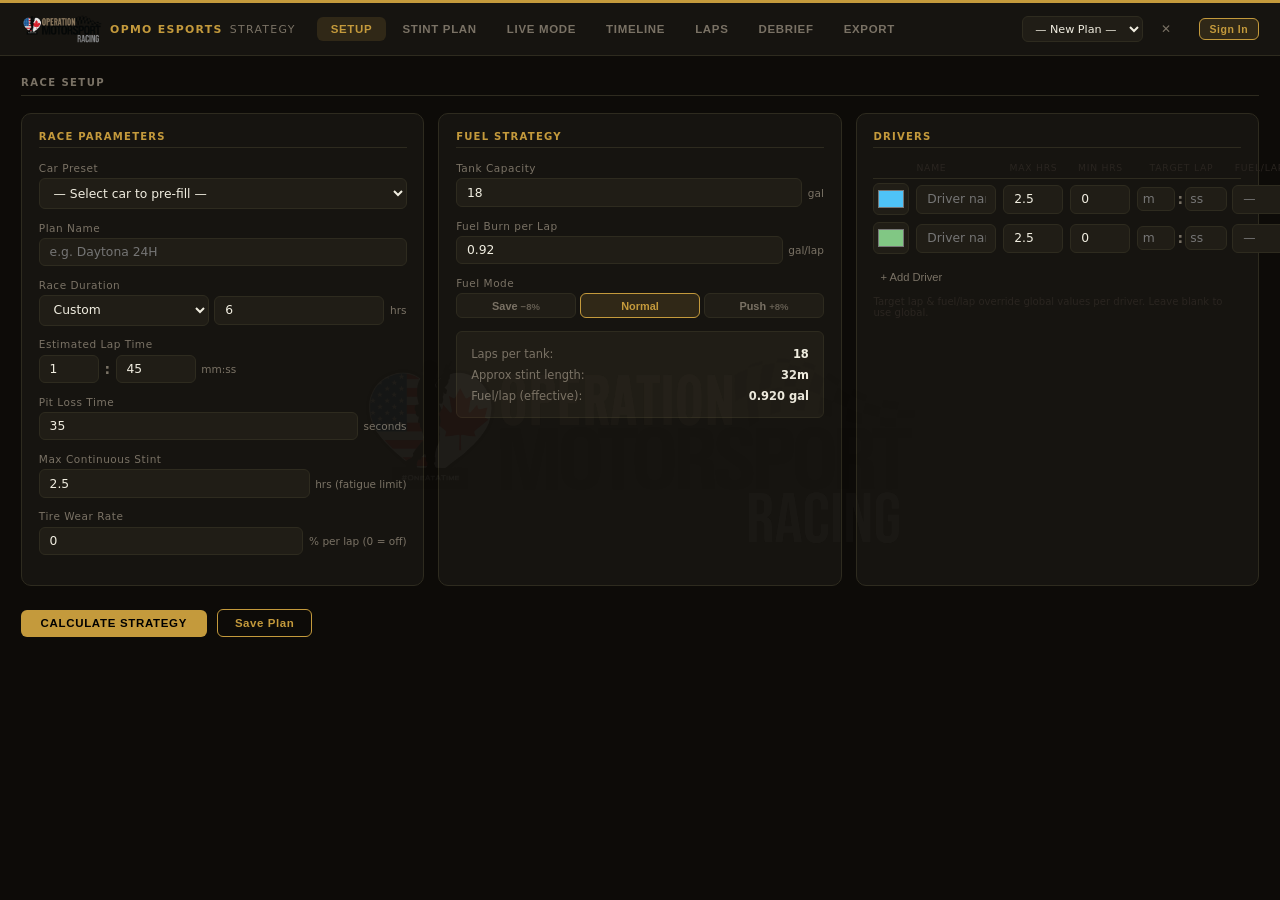
==== commit 1e87d916: "rebrand header to OpMo eSports" ====
--- a/templates/index.html
+++ b/templates/index.html
@@ -12,7 +12,7 @@
     <div class="header-inner">
       <div class="logo">
         <img src="/static/om-logo.png" alt="OM Racing" style="height:30px;opacity:0.9;" onerror="this.style.display='none'" />
-        <span class="logo-text" style="color:var(--accent);">OM RACING</span>
+        <span class="logo-text" style="color:var(--accent);">OPMO ESPORTS</span>
         <span class="logo-text" style="color:var(--text-dim);font-weight:400;">STRATEGY</span>
       </div>
       <nav class="tab-nav" id="mainNav">
@@ -459,9 +459,11 @@
     <div class="auth-modal">
       <h2>&#9671; TEAM ACCESS</h2>
       <div class="auth-tabs">
-        <button class="auth-tab-btn active" id="authTabLogin" onclick="switchAuthTab('login')">Sign In</button>
-        <button class="auth-tab-btn" id="authTabRegister" onclick="switchAuthTab('register')">Register Team</button>
-      </div>
+        <button class="auth-tab-btn active" id="authTabLogin"    onclick="switchAuthTab('login')">Sign In</button>
+        <button class="auth-tab-btn"        id="authTabRegister" onclick="switchAuthTab('register')">New Team</button>
+        <button class="auth-tab-btn"        id="authTabJoin"     onclick="switchAuthTab('join')">Join Team</button>
+      </div>
+
       <!-- Login form -->
       <div id="authFormLogin">
         <div class="auth-form">
@@ -471,7 +473,8 @@
           <button class="auth-submit" onclick="doLogin()">SIGN IN</button>
         </div>
       </div>
-      <!-- Register form -->
+
+      <!-- New team form -->
       <div id="authFormRegister" style="display:none">
         <div class="auth-form">
           <label>Team Name<input type="text" id="regTeam" placeholder="e.g. Operation Motorsport" /></label>
@@ -482,7 +485,36 @@
           <button class="auth-submit" onclick="doRegister()">CREATE TEAM</button>
         </div>
       </div>
-      <button class="btn-ghost" style="width:100%;margin-top:0.75rem;font-size:0.8rem" onclick="closeAuth()">Cancel</button>
+
+      <!-- Join existing team form -->
+      <div id="authFormJoin" style="display:none">
+        <p style="font-size:0.8rem;color:var(--text-dim);margin-bottom:0.75rem">
+          Ask your team owner for your team's invite code, then enter it below.
+        </p>
+        <div class="auth-form">
+          <label>Invite Code<input type="text" id="joinCode" placeholder="e.g. A3F8C21B" style="text-transform:uppercase;letter-spacing:0.12em" maxlength="8" /></label>
+          <label>Your Name<input type="text" id="joinName" placeholder="e.g. John Smith" /></label>
+          <label>Email<input type="email" id="joinEmail" placeholder="you@team.com" /></label>
+          <label>Password<input type="password" id="joinPassword" placeholder="Min 8 characters" /></label>
+          <div class="auth-error" id="joinError"></div>
+          <button class="auth-submit" onclick="doJoinTeam()">JOIN TEAM</button>
+        </div>
+      </div>
+
+      <!-- Invite code display (shown when logged in and modal reopened) -->
+      <div id="authInviteSection" style="display:none;margin-top:0.75rem">
+        <div style="background:var(--bg3);border:1px solid var(--border);border-radius:var(--radius);padding:0.75rem">
+          <div style="font-size:0.65rem;letter-spacing:0.1em;color:var(--text-dim);margin-bottom:0.4rem">YOUR TEAM INVITE CODE</div>
+          <div style="display:flex;align-items:center;gap:0.5rem">
+            <span id="inviteCodeDisplay" style="font-size:1.3rem;font-weight:800;letter-spacing:0.2em;color:var(--accent);font-family:monospace"></span>
+            <button class="btn-auth" onclick="copyInviteCode()" id="copyCodeBtn" style="margin-left:auto">Copy</button>
+          </div>
+          <div style="font-size:0.7rem;color:var(--text-dim);margin-top:0.35rem">Share this with teammates — they use it on the "Join Team" tab.</div>
+        </div>
+        <button class="btn-ghost" style="width:100%;margin-top:0.5rem;font-size:0.8rem;color:var(--red)" onclick="doLogout()">Sign Out</button>
+      </div>
+
+      <button class="btn-ghost" style="width:100%;margin-top:0.75rem;font-size:0.8rem" onclick="closeAuth()">Close</button>
     </div>
   </div>
 
